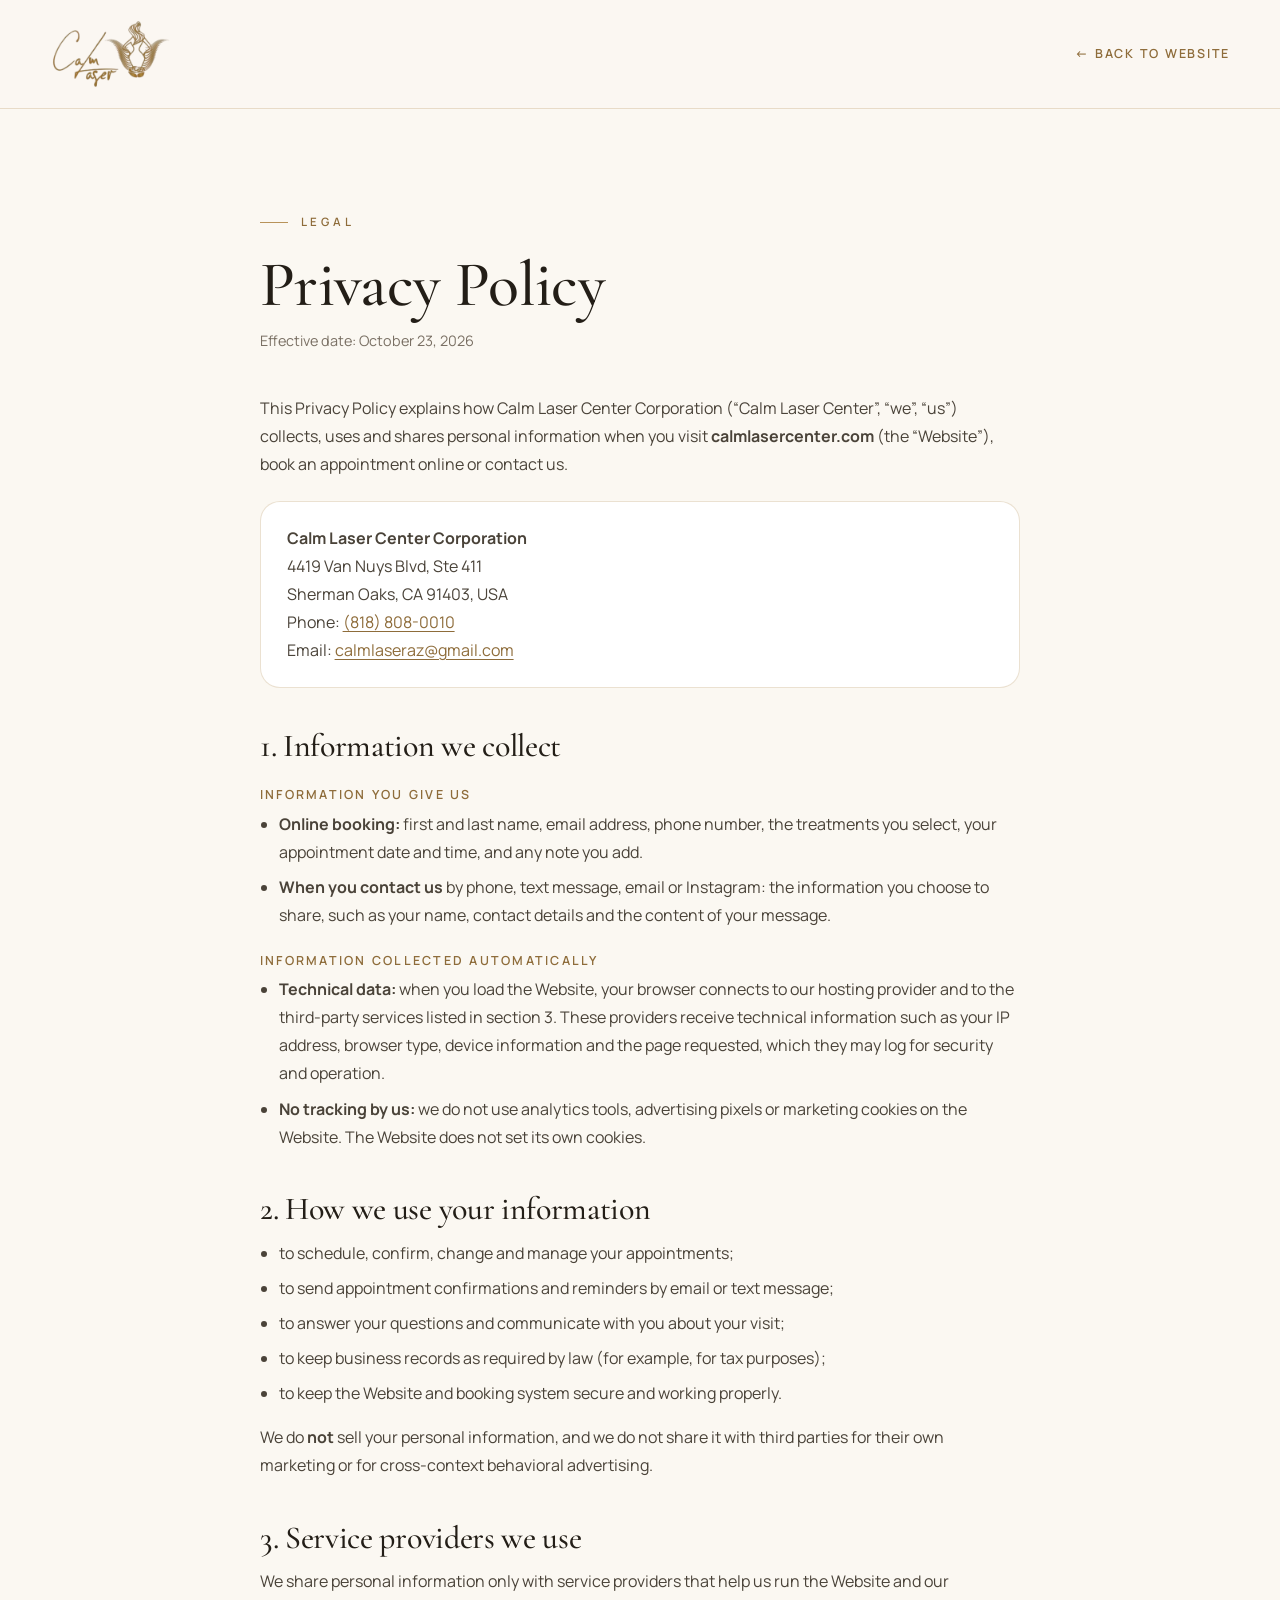
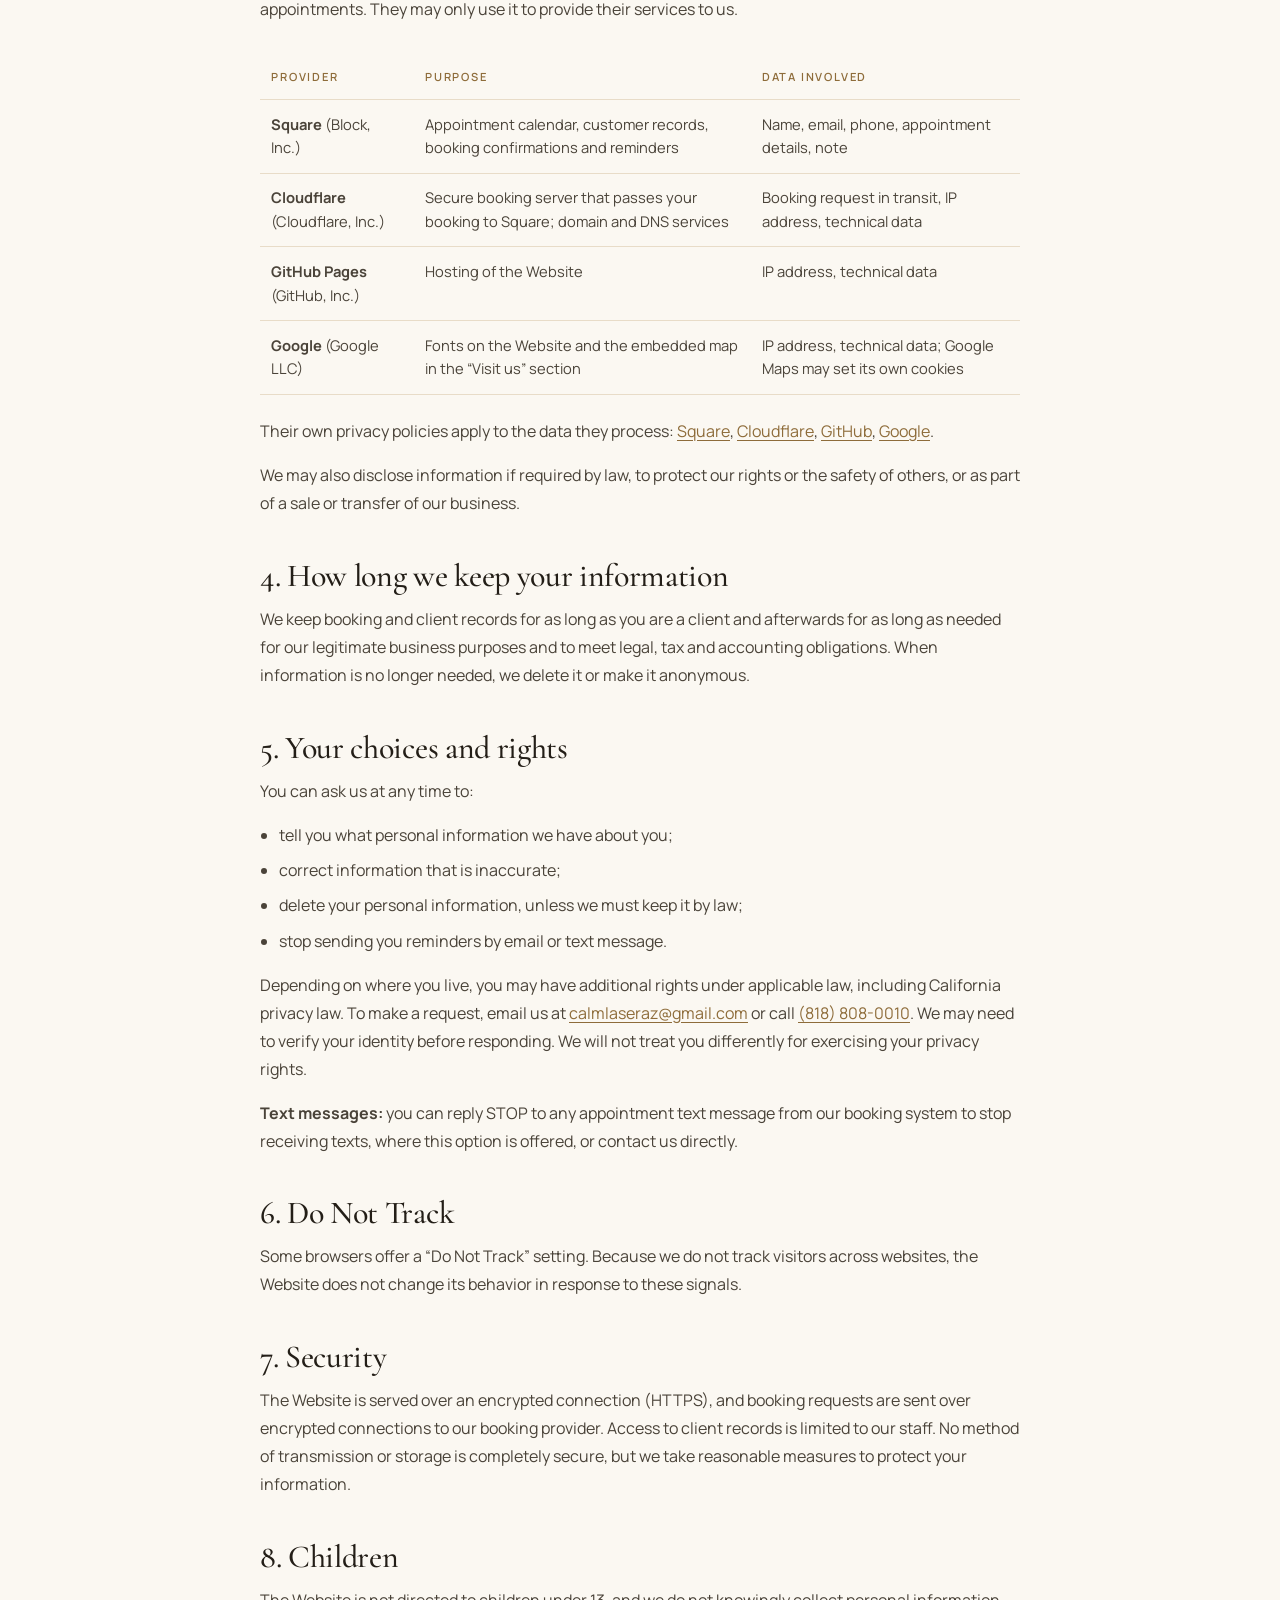
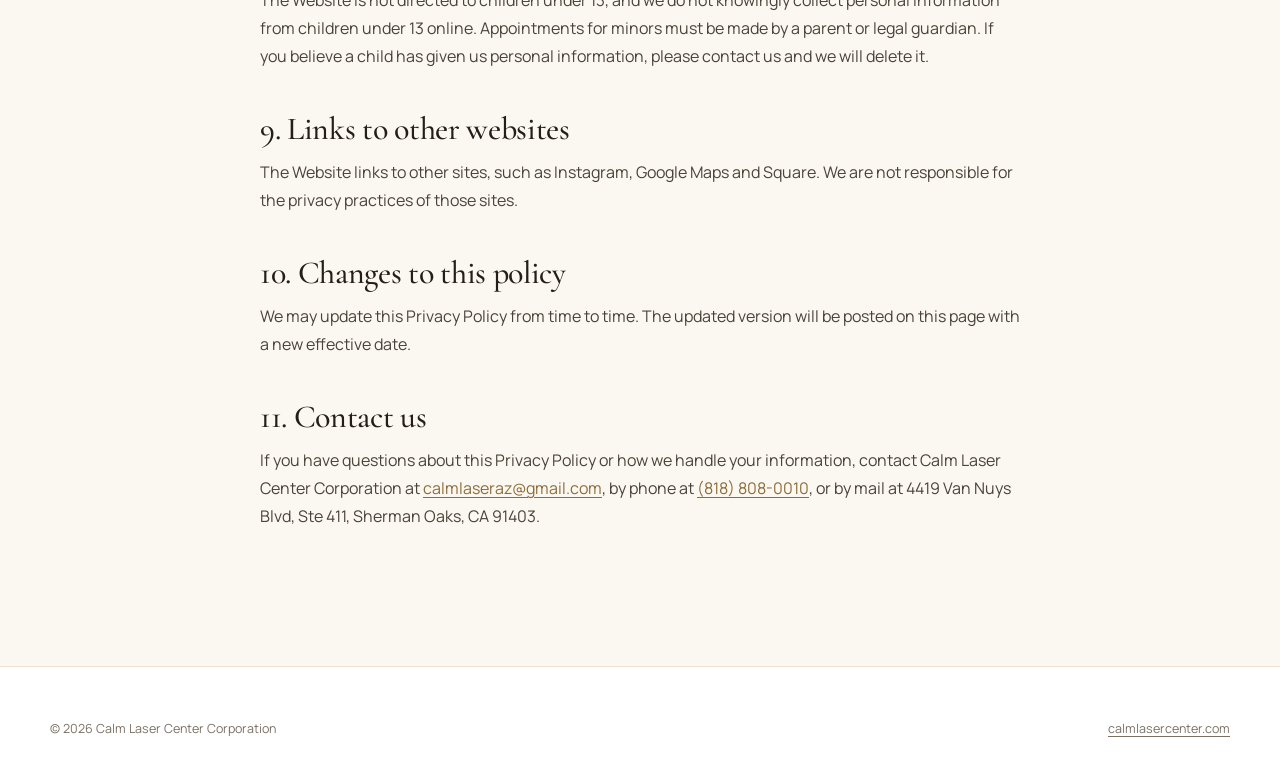
==== privacy.html @ dd95673b "Add files via upload" ====
<!doctype html>
<html lang="en">
<head>
<meta charset="utf-8">
<meta name="viewport" content="width=device-width, initial-scale=1">
<title>Privacy Policy – Calm Laser Center</title>
<meta name="robots" content="noindex, nofollow">
<meta name="description" content="How Calm Laser Center Corporation collects and uses personal information on calmlasercenter.com and for appointment bookings.">
<link rel="icon" href="assets/favicon.svg" type="image/svg+xml">
<link rel="preconnect" href="https://fonts.googleapis.com">
<link rel="preconnect" href="https://fonts.gstatic.com" crossorigin>
<link href="https://fonts.googleapis.com/css2?family=Cormorant+Garamond:ital,wght@0,400;0,500;0,600;1,400;1,500&family=Manrope:wght@300;400;500;600&display=swap" rel="stylesheet">
<link rel="stylesheet" href="assets/styles.css">
<style>
  .legal-top{border-bottom:1px solid var(--line);background:rgba(251,248,242,.92)}
  .legal-top .wrap{display:flex;align-items:center;justify-content:space-between;gap:1rem;padding-block:18px}
  .legal-top img{height:72px;width:auto;display:block}
  .legal-back{font-size:.78rem;letter-spacing:.14em;text-transform:uppercase;font-weight:600;color:var(--gold-deep)}
  .legal-back:hover{color:var(--ink)}
  .legal{max-width:760px;margin-inline:auto;padding:clamp(48px,8vw,96px) 0 clamp(64px,10vw,120px)}
  .legal h1{font-size:clamp(2.6rem,6vw,4rem);margin:1.2rem 0 .6rem;text-wrap:balance}
  .legal .meta{color:var(--muted);font-size:.9rem;margin-bottom:2.6rem}
  .legal h2{font-size:clamp(1.6rem,3vw,2rem);margin:2.6rem 0 .8rem;text-wrap:balance}
  .legal h3{font-family:var(--sans);font-size:.78rem;letter-spacing:.18em;text-transform:uppercase;font-weight:600;color:var(--gold-deep);margin:1.6rem 0 .5rem}
  .legal p,.legal li{color:#4A4339;font-size:1rem;line-height:1.75}
  .legal p{margin-bottom:1rem}
  .legal ul{padding-left:1.2rem;margin-bottom:1rem}
  .legal li{margin-bottom:.45rem}
  .legal a{color:var(--gold-deep);text-decoration:underline;text-underline-offset:3px}
  .legal .box{border:1px solid var(--line);border-radius:20px;background:var(--white);padding:1.4rem 1.6rem;margin:1.4rem 0}
  .legal .box p:last-child{margin-bottom:0}
  .legal table{width:100%;border-collapse:collapse;margin:1rem 0 1.4rem;font-size:.92rem}
  .legal th,.legal td{text-align:left;vertical-align:top;padding:.8rem .7rem;border-bottom:1px solid var(--line)}
  .legal th{font-size:.7rem;letter-spacing:.16em;text-transform:uppercase;color:var(--gold-deep);font-weight:600}
  .legal td{color:#4A4339}
  .table-scroll{overflow-x:auto}
  @media (max-width:600px){.legal-top img{height:56px}}
</style>
</head>
<body>
<header class="legal-top">
  <div class="wrap">
    <a href="./" aria-label="Calm Laser Center – home"><img src="assets/logo-on-light.png" alt="Calm Laser Center" width="910" height="536"></a>
    <a class="legal-back" href="./">← Back to website</a>
  </div>
</header>

<main class="wrap">
  <article class="legal">
    <span class="eyebrow">Legal</span>
    <h1>Privacy Policy</h1>
    <p class="meta">Effective date: October 23, 2026</p>

    <p>This Privacy Policy explains how Calm Laser Center Corporation (“Calm Laser Center”, “we”, “us”) collects, uses and shares personal information when you visit <b>calmlasercenter.com</b> (the “Website”), book an appointment online or contact us.</p>

    <div class="box">
      <p><b>Calm Laser Center Corporation</b><br>
      4419 Van Nuys Blvd, Ste 411<br>
      Sherman Oaks, CA 91403, USA<br>
      Phone: <a href="tel:+18188080010">(818) 808-0010</a><br>
      Email: <a href="mailto:calmlaseraz@gmail.com">calmlaseraz@gmail.com</a></p>
    </div>

    <h2>1. Information we collect</h2>
    <h3>Information you give us</h3>
    <ul>
      <li><b>Online booking:</b> first and last name, email address, phone number, the treatments you select, your appointment date and time, and any note you add.</li>
      <li><b>When you contact us</b> by phone, text message, email or Instagram: the information you choose to share, such as your name, contact details and the content of your message.</li>
    </ul>
    <h3>Information collected automatically</h3>
    <ul>
      <li><b>Technical data:</b> when you load the Website, your browser connects to our hosting provider and to the third-party services listed in section 3. These providers receive technical information such as your IP address, browser type, device information and the page requested, which they may log for security and operation.</li>
      <li><b>No tracking by us:</b> we do not use analytics tools, advertising pixels or marketing cookies on the Website. The Website does not set its own cookies.</li>
    </ul>

    <h2>2. How we use your information</h2>
    <ul>
      <li>to schedule, confirm, change and manage your appointments;</li>
      <li>to send appointment confirmations and reminders by email or text message;</li>
      <li>to answer your questions and communicate with you about your visit;</li>
      <li>to keep business records as required by law (for example, for tax purposes);</li>
      <li>to keep the Website and booking system secure and working properly.</li>
    </ul>
    <p>We do <b>not</b> sell your personal information, and we do not share it with third parties for their own marketing or for cross-context behavioral advertising.</p>

    <h2>3. Service providers we use</h2>
    <p>We share personal information only with service providers that help us run the Website and our appointments. They may only use it to provide their services to us.</p>
    <div class="table-scroll">
      <table>
        <thead><tr><th>Provider</th><th>Purpose</th><th>Data involved</th></tr></thead>
        <tbody>
          <tr><td><b>Square</b> (Block, Inc.)</td><td>Appointment calendar, customer records, booking confirmations and reminders</td><td>Name, email, phone, appointment details, note</td></tr>
          <tr><td><b>Cloudflare</b> (Cloudflare, Inc.)</td><td>Secure booking server that passes your booking to Square; domain and DNS services</td><td>Booking request in transit, IP address, technical data</td></tr>
          <tr><td><b>GitHub Pages</b> (GitHub, Inc.)</td><td>Hosting of the Website</td><td>IP address, technical data</td></tr>
          <tr><td><b>Google</b> (Google LLC)</td><td>Fonts on the Website and the embedded map in the “Visit us” section</td><td>IP address, technical data; Google Maps may set its own cookies</td></tr>
        </tbody>
      </table>
    </div>
    <p>Their own privacy policies apply to the data they process:
      <a href="https://squareup.com/us/en/legal/general/privacy" target="_blank" rel="noopener">Square</a>,
      <a href="https://www.cloudflare.com/privacypolicy/" target="_blank" rel="noopener">Cloudflare</a>,
      <a href="https://docs.github.com/en/site-policy/privacy-policies/github-general-privacy-statement" target="_blank" rel="noopener">GitHub</a>,
      <a href="https://policies.google.com/privacy" target="_blank" rel="noopener">Google</a>.</p>
    <p>We may also disclose information if required by law, to protect our rights or the safety of others, or as part of a sale or transfer of our business.</p>

    <h2>4. How long we keep your information</h2>
    <p>We keep booking and client records for as long as you are a client and afterwards for as long as needed for our legitimate business purposes and to meet legal, tax and accounting obligations. When information is no longer needed, we delete it or make it anonymous.</p>

    <h2>5. Your choices and rights</h2>
    <p>You can ask us at any time to:</p>
    <ul>
      <li>tell you what personal information we have about you;</li>
      <li>correct information that is inaccurate;</li>
      <li>delete your personal information, unless we must keep it by law;</li>
      <li>stop sending you reminders by email or text message.</li>
    </ul>
    <p>Depending on where you live, you may have additional rights under applicable law, including California privacy law. To make a request, email us at <a href="mailto:calmlaseraz@gmail.com">calmlaseraz@gmail.com</a> or call <a href="tel:+18188080010">(818) 808-0010</a>. We may need to verify your identity before responding. We will not treat you differently for exercising your privacy rights.</p>
    <p><b>Text messages:</b> you can reply STOP to any appointment text message from our booking system to stop receiving texts, where this option is offered, or contact us directly.</p>

    <h2>6. Do Not Track</h2>
    <p>Some browsers offer a “Do Not Track” setting. Because we do not track visitors across websites, the Website does not change its behavior in response to these signals.</p>

    <h2>7. Security</h2>
    <p>The Website is served over an encrypted connection (HTTPS), and booking requests are sent over encrypted connections to our booking provider. Access to client records is limited to our staff. No method of transmission or storage is completely secure, but we take reasonable measures to protect your information.</p>

    <h2>8. Children</h2>
    <p>The Website is not directed to children under 13, and we do not knowingly collect personal information from children under 13 online. Appointments for minors must be made by a parent or legal guardian. If you believe a child has given us personal information, please contact us and we will delete it.</p>

    <h2>9. Links to other websites</h2>
    <p>The Website links to other sites, such as Instagram, Google Maps and Square. We are not responsible for the privacy practices of those sites.</p>

    <h2>10. Changes to this policy</h2>
    <p>We may update this Privacy Policy from time to time. The updated version will be posted on this page with a new effective date.</p>

    <h2>11. Contact us</h2>
    <p>If you have questions about this Privacy Policy or how we handle your information, contact Calm Laser Center Corporation at <a href="mailto:calmlaseraz@gmail.com">calmlaseraz@gmail.com</a>, by phone at <a href="tel:+18188080010">(818) 808-0010</a>, or by mail at 4419 Van Nuys Blvd, Ste 411, Sherman Oaks, CA 91403.</p>
  </article>
</main>

<footer>
  <div class="wrap">
    <div class="foot-bottom" style="margin-top:0;border-top:0;padding-top:0"><span>© 2026 Calm Laser Center Corporation</span><a href="./">calmlasercenter.com</a></div>
  </div>
</footer>
</body>
</html>
---- assets/styles.css ----
/* Calm Laser Center – styles
   Colors and fonts: edit the :root variables at the top. */
:root{
  --ivory:#FBF8F2;
  --white:#FFFFFF;
  --sand:#F3ECDF;
  --gold:#B8935A;
  --gold-deep:#8E6C3A;
  --gold-light:#E6D2A8;
  --ink:#231E17;
  --muted:#7A7064;
  --line:rgba(184,147,90,.28);
  --grad:linear-gradient(120deg,#8E6C3A 0%,#C9A56A 35%,#F1DFB4 50%,#C9A56A 65%,#8E6C3A 100%);
  --serif:"Cormorant Garamond",Georgia,serif;
  --sans:"Manrope",system-ui,sans-serif;
  --ease:cubic-bezier(.2,.7,.1,1);
}
*{box-sizing:border-box;margin:0;padding:0}
html{scroll-behavior:smooth}
body{background:var(--ivory);color:var(--ink);font-family:var(--sans);font-weight:400;line-height:1.6;overflow-x:hidden;-webkit-font-smoothing:antialiased}
a{color:inherit;text-decoration:none}
img{max-width:100%;display:block}
.wrap{width:min(1180px,100% - 32px);margin-inline:auto}
.eyebrow{font-size:.72rem;letter-spacing:.32em;text-transform:uppercase;color:var(--gold-deep);font-weight:600;display:inline-flex;align-items:center;gap:.8rem}
.eyebrow::before{content:"";width:28px;height:1px;background:var(--gold)}
h1,h2,h3{font-family:var(--serif);font-weight:500;line-height:1.05;letter-spacing:-.01em}
h2{font-size:clamp(2.2rem,5vw,3.8rem)}
.gold-text{background:var(--grad);background-size:250% 100%;-webkit-background-clip:text;background-clip:text;color:transparent;animation:shine 7s linear infinite}
@keyframes shine{to{background-position:-250% 0}}
em{font-style:italic}

/* Buttons */
.btn{position:relative;display:inline-flex;align-items:center;gap:.6rem;padding:1rem 1.8rem;border-radius:999px;font-size:.85rem;font-weight:600;letter-spacing:.08em;text-transform:uppercase;overflow:hidden;transition:transform .5s var(--ease),box-shadow .5s var(--ease)}
.btn-gold{background:var(--ink);color:var(--white)}
.btn-gold::before{content:"";position:absolute;inset:0;background:var(--grad);background-size:250% 100%;opacity:0;transition:opacity .5s var(--ease);animation:shine 4s linear infinite}
.btn-gold span{position:relative}
.btn-gold:hover::before{opacity:1}
.btn-gold:hover{transform:translateY(-2px);box-shadow:0 14px 34px -12px rgba(142,108,58,.6)}
.btn-ghost{border:1px solid var(--line);color:var(--ink)}
.btn-ghost:hover{border-color:var(--gold);transform:translateY(-2px)}
.btn .arrow{transition:transform .4s var(--ease)}
.btn:hover .arrow{transform:translateX(4px)}

/* Nav */
nav{position:fixed;inset:0 0 auto 0;z-index:50;transition:background .5s,backdrop-filter .5s,border-color .5s;border-bottom:1px solid transparent}
nav.scrolled{background:rgba(251,248,242,.82);backdrop-filter:blur(14px);-webkit-backdrop-filter:blur(14px);border-color:var(--line)}
.nav-in{display:flex;align-items:center;justify-content:space-between;height:190px;transition:height .7s var(--ease)}
nav.scrolled .nav-in{height:100px}
nav.scrolled .logo img{height:78px}
.logo{display:flex;align-items:center;gap:.7rem;font-family:var(--serif);font-size:1.5rem;letter-spacing:.02em}
.logo-mark{width:30px;height:30px;border-radius:50%;border:1px solid var(--gold);position:relative;display:grid;place-items:center}
.logo-mark::after{content:"";width:8px;height:8px;border-radius:50%;background:var(--gold);box-shadow:0 0 12px 3px rgba(201,165,106,.6);animation:pulse 3s ease-in-out infinite}
@keyframes pulse{50%{transform:scale(1.4);opacity:.7}}
.logo small{font-family:var(--sans);font-size:.6rem;letter-spacing:.32em;text-transform:uppercase;color:var(--gold-deep);display:block;margin-top:-2px}
.nav-links{display:flex;gap:2.2rem;font-size:.85rem;font-weight:500}
.nav-links a{position:relative;padding:.3rem 0}
.nav-links a::after{content:"";position:absolute;left:0;bottom:0;width:100%;height:1px;background:var(--gold);transform:scaleX(0);transform-origin:right;transition:transform .5s var(--ease)}
.nav-links a:hover::after{transform:scaleX(1);transform-origin:left}
.nav-cta{padding:.7rem 1.3rem;font-size:.72rem}
.burger{display:none;width:42px;height:42px;border-radius:50%;border:1px solid var(--line);background:none;cursor:pointer;position:relative}
.burger span{position:absolute;left:12px;right:12px;height:1px;background:var(--ink);transition:.4s var(--ease)}
.burger span:nth-child(1){top:17px}.burger span:nth-child(2){top:24px}
.menu-open .burger span:nth-child(1){top:20px;transform:rotate(45deg)}
.menu-open .burger span:nth-child(2){top:20px;transform:rotate(-45deg)}

/* Logo image */
.logo img{height:160px;width:auto;display:block;transition:height .7s var(--ease);opacity:0;animation:logoIn 1.4s .1s var(--ease) forwards}
@keyframes logoIn{from{opacity:0;transform:translateY(-6px) scale(.96);filter:blur(4px)}to{opacity:1;transform:none;filter:none}}
.logo-foot img{height:120px;opacity:1;animation:none}
@media (max-width:600px){.logo img{height:108px}.logo-foot img{height:96px}.nav-in{height:136px}nav.scrolled .nav-in{height:84px}nav.scrolled .logo img{height:60px}.hero{padding-top:170px}}
@media (prefers-reduced-motion:reduce){.logo img{opacity:1}}

/* Hero */
.hero{min-height:100svh;position:relative;display:flex;align-items:center;padding:220px 0 80px;overflow:hidden}
.hero-grid{display:grid;grid-template-columns:1.15fr .85fr;gap:3rem;align-items:center}
.hero h1{font-size:clamp(3.2rem,8.5vw,7.4rem);margin:1.4rem 0 1.6rem}
.line{display:block;overflow:hidden;padding-bottom:.16em;margin-bottom:-.16em}
.line > span{display:inline-block;transform:translateY(110%);animation:rise 1.2s var(--ease) forwards}
.line:nth-child(2) > span{animation-delay:.15s}
.line:nth-child(3) > span{animation-delay:.3s}
@keyframes rise{to{transform:none}}
.hero p.lead{max-width:440px;color:var(--muted);font-size:1.05rem;opacity:0;animation:fade 1s .7s var(--ease) forwards}
.hero-actions{display:flex;gap:1rem;flex-wrap:wrap;margin-top:2.4rem;opacity:0;animation:fade 1s .9s var(--ease) forwards}
.hero .eyebrow{opacity:0;animation:fade 1s .1s var(--ease) forwards}
@keyframes fade{from{opacity:0;transform:translateY(16px)}to{opacity:1;transform:none}}

/* Hero visual */
.orb-stage{position:relative;aspect-ratio:1;width:100%;max-width:480px;justify-self:end;opacity:0;animation:fade 1.4s .4s var(--ease) forwards}
.ring{position:absolute;inset:0;border-radius:50%;border:1px solid var(--line)}
.ring.r2{inset:11%;border-style:dashed;animation:spin 40s linear infinite}
.ring.r3{inset:24%;border-color:rgba(184,147,90,.45);animation:spin 26s linear infinite reverse}
.ring.r2::before,.ring.r3::before{content:"";position:absolute;top:-4px;left:50%;width:8px;height:8px;margin-left:-4px;border-radius:50%;background:var(--gold);box-shadow:0 0 14px 4px rgba(201,165,106,.55)}
@keyframes spin{to{transform:rotate(360deg)}}
.core{position:absolute;inset:34%;border-radius:50%;background:radial-gradient(circle at 35% 30%,#FFF8E6 0%,#E9D3A3 35%,#B8935A 75%,#8E6C3A 100%);box-shadow:0 30px 80px -20px rgba(142,108,58,.55),inset -10px -16px 30px rgba(110,80,40,.35);animation:float 7s ease-in-out infinite}
@keyframes float{50%{transform:translateY(-14px)}}
.beam{position:absolute;left:-10%;right:-10%;top:50%;height:1px;background:linear-gradient(90deg,transparent,var(--gold-light),#fff,var(--gold-light),transparent);box-shadow:0 0 18px 2px rgba(230,210,168,.9);animation:sweep 5.5s var(--ease) infinite}
@keyframes sweep{0%{top:12%;opacity:0}12%{opacity:1}50%{top:88%;opacity:1}62%{opacity:0}100%{top:12%;opacity:0}}
.tag{position:absolute;background:rgba(255,255,255,.85);backdrop-filter:blur(8px);border:1px solid var(--line);border-radius:999px;padding:.55rem 1rem;font-size:.75rem;font-weight:500;display:flex;gap:.5rem;align-items:center;box-shadow:0 10px 30px -15px rgba(35,30,23,.25);animation:float 6s ease-in-out infinite}
.tag i{width:7px;height:7px;border-radius:50%;background:var(--gold)}
.tag.t1{top:14%;left:-6%}.tag.t2{bottom:16%;right:-4%;animation-delay:-3s}
.hero-bg{position:absolute;inset:0;pointer-events:none;z-index:-1}
.blob{position:absolute;border-radius:50%;filter:blur(70px);opacity:.55}
.blob.b1{width:520px;height:520px;background:#F1E2C2;top:-160px;right:-120px}
.blob.b2{width:380px;height:380px;background:#FFFFFF;bottom:-120px;left:-100px}
.scroll-hint{position:absolute;bottom:28px;left:50%;transform:translateX(-50%);font-size:.65rem;letter-spacing:.3em;text-transform:uppercase;color:var(--muted);display:flex;flex-direction:column;align-items:center;gap:.6rem}
.scroll-hint::after{content:"";width:1px;height:44px;background:linear-gradient(var(--gold),transparent);animation:drip 2.2s ease-in-out infinite;transform-origin:top}
@keyframes drip{0%{transform:scaleY(0)}50%{transform:scaleY(1)}100%{transform:scaleY(1);opacity:0}}

/* Hero info card */
.hero-card{justify-self:end;width:100%;max-width:440px;background:rgba(255,255,255,.9);backdrop-filter:blur(10px);-webkit-backdrop-filter:blur(10px);border:1px solid var(--line);border-radius:28px;padding:2rem;box-shadow:0 40px 80px -40px rgba(142,108,58,.45);opacity:0;animation:fade 1.2s .5s var(--ease) forwards}
.hc-status{display:inline-flex;align-items:center;gap:.6rem;font-size:.72rem;letter-spacing:.14em;text-transform:uppercase;font-weight:600;color:var(--gold-deep);padding:.5rem .95rem;border-radius:999px;background:var(--ivory);border:1px solid var(--line);margin-bottom:.8rem}
.hc-status i{width:8px;height:8px;border-radius:50%;background:var(--gold);animation:pulse 2.4s ease-in-out infinite}
.hc-status.open i{background:#5E8C61;box-shadow:0 0 0 4px rgba(94,140,97,.15)}
.hc-status.closed i{background:#B5A99A;animation:none}
.hc-list > div{display:grid;grid-template-columns:88px minmax(0,1fr);gap:1rem;padding:1rem 0;border-bottom:1px solid var(--line)}
.hc-list dt{font-size:.66rem;letter-spacing:.22em;text-transform:uppercase;color:var(--gold-deep);font-weight:600;padding-top:.25rem}
.hc-list dd{font-size:.95rem;color:var(--ink);line-height:1.55;overflow-wrap:anywhere}
.hc-list a{transition:color .3s}
.hc-list a:hover{color:var(--gold-deep)}
.hc-price{display:flex;justify-content:space-between;align-items:baseline;gap:1rem;margin-top:1.4rem;padding:1rem 1.3rem;border-radius:18px;background:var(--ink);color:var(--ivory);transition:transform .4s var(--ease),box-shadow .4s}
.hc-price span{font-size:.72rem;letter-spacing:.16em;text-transform:uppercase;color:#C9B997}
.hc-price b{font-family:var(--serif);font-weight:500;font-size:1.7rem;background:var(--grad);background-size:250% 100%;-webkit-background-clip:text;background-clip:text;color:transparent;animation:shine 6s linear infinite}
.hc-price:hover{transform:translateY(-3px);box-shadow:0 18px 30px -18px rgba(35,30,23,.7)}
@media (max-width:980px){.hero-card{justify-self:stretch;max-width:none}}
@media (max-width:600px){.hero-card{padding:1.4rem}.hc-list > div{grid-template-columns:72px minmax(0,1fr);gap:.8rem}.hc-list dd{font-size:.9rem}.hc-price{padding:.9rem 1.1rem}.hc-price span{font-size:.64rem;letter-spacing:.12em}}
.hc-price b{white-space:nowrap}
@media (prefers-reduced-motion:reduce){.hero-card{opacity:1;transform:none}}

/* Marquee */
.marquee{border-block:1px solid var(--line);background:var(--white);overflow:hidden;padding:1.4rem 0}
.marquee-track{display:flex;gap:3rem;width:max-content;animation:marq 32s linear infinite;font-family:var(--serif);font-size:clamp(1.4rem,3vw,2rem);font-style:italic;color:var(--ink)}
.marquee-track span{display:flex;align-items:center;gap:3rem;white-space:nowrap}
.marquee-track span::after{content:"✦";font-style:normal;font-size:.9rem;color:var(--gold)}
@keyframes marq{to{transform:translateX(-50%)}}

/* Sections */
section{padding:clamp(80px,12vw,150px) 0}
.reveal{opacity:0;transform:translateY(40px);transition:opacity 1.1s var(--ease),transform 1.1s var(--ease)}
.reveal.in{opacity:1;transform:none}
.d1{transition-delay:.1s}.d2{transition-delay:.2s}.d3{transition-delay:.3s}

/* About */
.about-grid{display:grid;grid-template-columns:1fr 1fr;gap:5rem;align-items:center}
.about-visual{position:relative;aspect-ratio:4/5;border-radius:220px 220px 24px 24px;overflow:hidden;background:linear-gradient(160deg,#FFFFFF 0%,#F3ECDF 55%,#E6D2A8 100%)}
.about-visual .arch-ring{position:absolute;inset:18px;border-radius:200px 200px 12px 12px;border:1px solid rgba(184,147,90,.5)}
.about-visual .glow{position:absolute;width:60%;aspect-ratio:1;border-radius:50%;left:20%;top:22%;background:radial-gradient(circle,rgba(255,255,255,.95),rgba(230,210,168,.0) 70%);animation:float 8s ease-in-out infinite}
.about-visual .ph{position:absolute;bottom:28px;left:0;right:0;text-align:center;font-size:.68rem;letter-spacing:.3em;text-transform:uppercase;color:var(--gold-deep)}
.about-visual .scan{position:absolute;left:0;right:0;height:120px;background:linear-gradient(transparent,rgba(255,255,255,.7),transparent);animation:scan 6s ease-in-out infinite}
@keyframes scan{0%{top:-120px}100%{top:100%}}
.about h2{margin:1.2rem 0 1.6rem}
.about p{color:var(--muted);margin-bottom:1.2rem;max-width:480px}
.pill-row{display:flex;flex-wrap:wrap;gap:.6rem;margin-top:2rem}
.pill{border:1px solid var(--line);border-radius:999px;padding:.5rem 1rem;font-size:.8rem;background:var(--white)}

.studio-video{position:absolute;inset:0;width:100%;height:100%;object-fit:cover;filter:saturate(.88) sepia(.14) contrast(1.03)}
.about-visual .tint{position:absolute;inset:0;background:linear-gradient(180deg,rgba(241,223,180,.10) 0%,rgba(142,108,58,.0) 45%,rgba(35,30,23,.35) 100%);pointer-events:none}
.about-visual .arch-ring{border-color:rgba(255,255,255,.55);z-index:1}
.vid-tag{position:absolute;left:50%;bottom:28px;transform:translateX(-50%);z-index:2;display:flex;align-items:center;gap:.55rem;white-space:nowrap;background:rgba(251,248,242,.9);backdrop-filter:blur(8px);-webkit-backdrop-filter:blur(8px);border-radius:999px;padding:.5rem 1rem;font-size:.7rem;letter-spacing:.22em;text-transform:uppercase;font-weight:600;color:var(--gold-deep)}
.vid-tag i{width:7px;height:7px;border-radius:50%;background:var(--gold);animation:pulse 2.4s ease-in-out infinite}

/* Studio slider */
.about-visual{touch-action:pan-y}
.slides,.slide{position:absolute;inset:0}
.slide{margin:0;opacity:0;transition:opacity 1.1s var(--ease)}
.slide.is-active{opacity:1}
.slide img,.slide video{width:100%;height:100%;object-fit:cover;display:block;filter:saturate(.88) sepia(.14) contrast(1.03)}
.slide img{transform:scale(1.08);transition:transform 6.5s linear}
.slide.is-active img{transform:scale(1)}
.about-visual .tint,.about-visual .arch-ring{z-index:1}
.sl-nav{position:absolute;top:50%;z-index:3;width:44px;height:44px;margin-top:-22px;border-radius:50%;border:1px solid rgba(255,255,255,.7);background:rgba(251,248,242,.88);backdrop-filter:blur(6px);-webkit-backdrop-filter:blur(6px);color:var(--gold-deep);font-size:1rem;cursor:pointer;opacity:0;transition:opacity .4s,transform .4s var(--ease)}
.sl-prev{left:18px}.sl-next{right:18px}
.about-visual:hover .sl-nav,.sl-nav:focus-visible{opacity:1}
.sl-nav:hover{transform:scale(1.08)}
@media (hover:none){.sl-nav{opacity:1;width:38px;height:38px;margin-top:-19px}}
.sl-dots{position:absolute;left:50%;bottom:26px;transform:translateX(-50%);z-index:3;display:flex;align-items:center;gap:8px;padding:9px 13px;border-radius:999px;background:rgba(251,248,242,.88);backdrop-filter:blur(8px);-webkit-backdrop-filter:blur(8px)}
.sl-dot{position:relative;width:8px;height:8px;border:0;padding:0;border-radius:999px;background:rgba(142,108,58,.3);cursor:pointer;transition:width .5s var(--ease)}
.sl-dot::before{content:"";position:absolute;inset:-9px -4px}
.sl-dot.on{width:34px}
.sl-dot i{position:absolute;inset:0;border-radius:inherit;background:var(--gold-deep);transform-origin:left;transform:scaleX(0)}
.sl-dot:focus-visible{outline:2px solid var(--gold);outline-offset:4px}
.slide--caption video{object-position:50% 100%}
.slide--wide{background:#E9DFCD;overflow:hidden}
.slide--wide img{position:absolute;inset:0}
.slide--wide img.bg{filter:blur(24px) saturate(.8) sepia(.25) brightness(1.06);transform:scale(1.3)!important;transition:none}
.slide--wide img:not(.bg){object-fit:contain;filter:saturate(.92) sepia(.1) contrast(1.03);box-shadow:none}
@media (prefers-reduced-motion:reduce){.slide img{transform:none}}

/* Treatments */
.treat{background:var(--white)}
.sec-head{display:flex;justify-content:space-between;align-items:end;gap:2rem;margin-bottom:4rem;flex-wrap:wrap}
.sec-head p{max-width:380px;color:var(--muted)}
.cards{display:grid;grid-template-columns:repeat(4,1fr);gap:1.2rem}
.card{position:relative;padding:2.2rem 1.8rem 2rem;border:1px solid var(--line);border-radius:22px;background:var(--ivory);overflow:hidden;transition:transform .6s var(--ease),box-shadow .6s var(--ease),border-color .6s;min-height:310px;display:flex;flex-direction:column}
.card::before{content:"";position:absolute;inset:0;background:linear-gradient(115deg,transparent 35%,rgba(255,255,255,.9) 50%,transparent 65%);transform:translateX(-100%);transition:transform 1s var(--ease)}
.card:hover::before{transform:translateX(100%)}
.card:hover{transform:translateY(-8px);box-shadow:0 30px 60px -30px rgba(142,108,58,.45);border-color:var(--gold)}
.card .num{font-family:var(--serif);font-size:.95rem;color:var(--gold-deep)}
.card .icon{width:50px;height:50px;margin:1.6rem 0 1.4rem;color:var(--gold)}
.card .icon svg{width:100%;height:100%}
.card h3{font-size:1.75rem;margin-bottom:.8rem}
.card p{font-size:.9rem;color:var(--muted);flex:1}
.card .more{margin-top:1.6rem;font-size:.75rem;letter-spacing:.18em;text-transform:uppercase;font-weight:600;display:flex;gap:.5rem;align-items:center;color:var(--gold-deep)}
.card .more::after{content:"→";transition:transform .4s var(--ease)}
.card:hover .more::after{transform:translateX(5px)}

.card-special{background:var(--ink);border-color:var(--ink)}
.card-special h3{color:var(--ivory)}
.card-special p{color:#C9B997}
.card-special .num,.card-special .more{color:var(--gold-light)}
.card-special .icon{color:var(--gold-light)}
.card-special::before{background:linear-gradient(115deg,transparent 35%,rgba(230,210,168,.18) 50%,transparent 65%)}

/* Pricing */
.pricing{background:var(--ivory)}
.gender{position:relative;display:inline-grid;grid-template-columns:1fr 1fr;padding:5px;border:1px solid var(--line);border-radius:999px;background:var(--white)}
.g-btn{position:relative;z-index:1;font:inherit;font-size:.76rem;letter-spacing:.16em;text-transform:uppercase;font-weight:600;padding:.8rem 1.7rem;border:0;background:none;color:var(--muted);cursor:pointer;border-radius:999px;transition:color .4s}
.g-btn.on{color:var(--white)}
.g-pill{position:absolute;top:5px;bottom:5px;left:5px;width:calc(50% - 5px);border-radius:999px;background:var(--ink);transition:transform .55s var(--ease)}
.gender[data-g="1"] .g-pill{transform:translateX(100%)}
.price-grid{display:grid;grid-template-columns:minmax(0,1fr) 340px;gap:2rem;align-items:start}
.price-main{background:var(--white);border:1px solid var(--line);border-radius:28px;padding:clamp(20px,3vw,36px);min-width:0}
.cats{display:flex;flex-wrap:wrap;gap:.5rem;padding-bottom:.4rem;margin-bottom:1.4rem;scrollbar-width:none}
.cats::-webkit-scrollbar{display:none}
.cat{flex:none;font:inherit;font-size:.86rem;padding:.65rem 1.15rem;border-radius:999px;border:1px solid var(--line);background:var(--ivory);color:var(--ink);cursor:pointer;transition:border-color .35s,transform .35s var(--ease)}
.cat:hover{border-color:var(--gold);transform:translateY(-2px)}
.cat.on{background:var(--grad);background-size:250% 100%;animation:shine 5s linear infinite;color:var(--white);border-color:transparent}
.plist{list-style:none;display:grid;grid-template-columns:1fr 1fr;column-gap:2.6rem}
.plist li{display:flex;align-items:baseline;gap:.7rem;padding:.95rem 0;border-bottom:1px solid var(--line);opacity:0;transform:translateY(8px);animation:slotIn .5s var(--ease) forwards}
.plist .pn{font-size:.95rem;color:var(--ink);min-width:0}
.plist .pn small{display:block;color:var(--muted);font-size:.76rem;margin-top:.1rem}
.plist .dots{flex:1;min-width:14px;border-bottom:1px dotted rgba(184,147,90,.55);transform:translateY(-5px)}
.plist .pp{font-family:var(--serif);font-size:1.4rem;color:var(--gold-deep);font-variant-numeric:tabular-nums;display:inline-block;white-space:nowrap}
.pp.flip{animation:flip .5s var(--ease)}
@keyframes flip{from{opacity:0;transform:translateY(60%)}to{opacity:1;transform:none}}
.plist li:only-child{grid-column:1/-1}
.pnote{margin-top:1.4rem;font-size:.82rem;color:var(--muted)}
.special{position:sticky;top:110px;overflow:hidden;background:var(--ink);color:var(--ivory);border-radius:28px;padding:2.4rem 2rem}
.special::before{content:"";position:absolute;width:420px;height:420px;border-radius:50%;background:radial-gradient(circle,rgba(184,147,90,.32),transparent 65%);top:-200px;right:-180px;pointer-events:none}
.special .beam{opacity:.35}
.special > *{position:relative}
.special .sum-k{color:var(--gold-light)}
.special h3{font-size:2.6rem;margin:.7rem 0 .2rem;color:var(--ivory)}
.sp-price{font-family:var(--serif);font-size:clamp(4rem,7vw,5.6rem);line-height:1;display:flex;align-items:flex-start;background:var(--grad);background-size:250% 100%;-webkit-background-clip:text;background-clip:text;color:transparent;animation:shine 6s linear infinite}
.sp-price .cur{font-size:.45em;margin-top:.25em}
.sp-price.flip #spPrice{animation:flip .5s var(--ease);display:inline-block}
.sp-who{color:#C9B997;font-size:.85rem;margin:.7rem 0 1.8rem;letter-spacing:.06em}
@media (max-width:980px){.price-grid{grid-template-columns:1fr}.special{position:relative;top:auto}}
@media (max-width:600px){.plist{grid-template-columns:1fr}.sec-head .gender{width:100%}.cats{flex-wrap:nowrap;overflow-x:auto;-webkit-mask-image:linear-gradient(90deg,#000 82%,transparent);mask-image:linear-gradient(90deg,#000 82%,transparent)}}
@media (prefers-reduced-motion:reduce){.slot,.plist li{opacity:1;transform:none}}

/* Process */
.steps{display:grid;grid-template-columns:repeat(4,1fr);gap:2rem;position:relative;margin-top:4rem}
.steps-line{position:absolute;top:26px;left:26px;right:26px;height:1px;background:var(--line)}
.steps-line i{position:absolute;inset:0;background:var(--grad);transform:scaleX(0);transform-origin:left;transition:transform 2.2s var(--ease)}
.steps.in .steps-line i{transform:scaleX(1)}
.step{position:relative}
.step .dot{width:52px;height:52px;border-radius:50%;background:var(--ivory);border:1px solid var(--gold);display:grid;place-items:center;font-family:var(--serif);font-size:1.25rem;color:var(--gold-deep);margin-bottom:1.6rem;position:relative;z-index:1}
.step h3{font-size:1.5rem;margin-bottom:.5rem}
.step p{font-size:.9rem;color:var(--muted)}

/* Stats */
.stats{background:var(--ink);color:var(--ivory);padding:clamp(70px,9vw,110px) 0;position:relative;overflow:hidden}
.stats::before{content:"";position:absolute;width:700px;height:700px;border-radius:50%;background:radial-gradient(circle,rgba(184,147,90,.25),transparent 65%);top:-300px;left:50%;transform:translateX(-50%)}
.stats-grid{display:grid;grid-template-columns:repeat(4,1fr);gap:2rem;position:relative;text-align:center}
.stat b{display:block;font-family:var(--serif);font-weight:500;font-size:clamp(2.8rem,6vw,4.6rem);line-height:1}
.stat > span{font-size:.75rem;letter-spacing:.24em;text-transform:uppercase;color:#C9B997;margin-top:.8rem;display:block}
.stats .note{position:relative;text-align:center;font-size:.7rem;color:#8d8270;margin-top:2.6rem;letter-spacing:.1em}

.visit-grid{display:grid;grid-template-columns:1fr 1fr;gap:4rem;align-items:center;position:relative}
.info{display:grid;grid-template-columns:1fr 1fr;gap:2rem 2.4rem;margin-bottom:2.6rem}
.info h4{font-size:.68rem;letter-spacing:.28em;text-transform:uppercase;color:var(--gold-light);font-weight:600;margin-bottom:.6rem}
.info p{color:#D9CFBE;font-size:.95rem}
.info a:hover{color:var(--white)}
.btn-light{border:1px solid rgba(230,210,168,.45);color:var(--ivory)}
.btn-light:hover{border-color:var(--gold-light);transform:translateY(-2px)}
.map{border-radius:28px;overflow:hidden;border:1px solid rgba(230,210,168,.3);aspect-ratio:1/1;box-shadow:0 40px 80px -40px rgba(0,0,0,.6)}
.map iframe{width:100%;height:100%;border:0;filter:grayscale(.85) sepia(.35) contrast(.95)}

/* FAQ */
.faq-grid{display:grid;grid-template-columns:.8fr 1.2fr;gap:5rem}
.faq-item{border-bottom:1px solid var(--line)}
.faq-q{width:100%;background:none;border:0;text-align:left;cursor:pointer;padding:1.6rem 0;display:flex;justify-content:space-between;align-items:center;gap:1rem;font-family:var(--serif);font-size:1.45rem;color:var(--ink)}
.faq-q .plus{width:32px;height:32px;flex:none;border-radius:50%;border:1px solid var(--line);position:relative;transition:transform .5s var(--ease),background .5s}
.faq-q .plus::before,.faq-q .plus::after{content:"";position:absolute;left:50%;top:50%;width:11px;height:1px;background:var(--gold-deep);transform:translate(-50%,-50%)}
.faq-q .plus::after{transform:translate(-50%,-50%) rotate(90deg)}
.faq-item.open .plus{transform:rotate(45deg);background:var(--white)}
.faq-a{display:grid;grid-template-rows:0fr;transition:grid-template-rows .6s var(--ease)}
.faq-a > div{overflow:hidden;color:var(--muted);font-size:.95rem}
.faq-a p{padding-bottom:1.6rem;max-width:560px}
.faq-item.open .faq-a{grid-template-rows:1fr}

/* CTA */
.cta{padding:0 0 clamp(80px,12vw,150px)}
.cta-box{position:relative;border-radius:36px;overflow:hidden;padding:clamp(56px,9vw,110px) clamp(24px,6vw,80px);text-align:center;background:linear-gradient(140deg,#FFFFFF 0%,#F6EEDD 50%,#EAD8B0 100%);border:1px solid var(--line)}
.cta-box h2{font-size:clamp(2.4rem,6vw,4.6rem);margin:1.2rem auto 1.4rem;max-width:760px}
.cta-box p{color:var(--muted);max-width:480px;margin:0 auto 2.4rem}
.cta-box .beam{left:0;right:0;opacity:.8}
.cta-actions{display:flex;justify-content:center;gap:1rem;flex-wrap:wrap;position:relative}

/* Booking */
.booking{padding-top:clamp(80px,12vw,150px)}
.book-head{text-align:center;margin-bottom:3.4rem}
.book-head .eyebrow{justify-content:center}
.book-head p{color:var(--muted);max-width:460px;margin:1.2rem auto 0}
.book-box{position:relative;overflow:hidden;border-radius:36px;border:1px solid var(--line);background:linear-gradient(150deg,#FFFFFF 0%,#FBF6EC 55%,#F2E4C6 100%);padding:clamp(24px,4.5vw,56px);display:flex;flex-direction:column;gap:2.4rem}
.book-box .beam{left:0;right:0;opacity:.6;z-index:0;pointer-events:none}
.book-step{position:relative}
.step-label{display:flex;align-items:center;gap:.8rem;font-size:.72rem;letter-spacing:.24em;text-transform:uppercase;font-weight:600;color:var(--ink);margin-bottom:1.2rem}
.step-label span{width:26px;height:26px;border-radius:50%;border:1px solid var(--gold);display:grid;place-items:center;font-family:var(--serif);font-size:.95rem;letter-spacing:0;color:var(--gold-deep)}
.step-label small{margin-left:auto;font-size:.65rem;letter-spacing:.18em;color:var(--muted);font-weight:500}
.chips{display:flex;flex-wrap:wrap;gap:.6rem}
.chip{font:inherit;font-size:.88rem;padding:.75rem 1.2rem;border-radius:999px;border:1px solid var(--line);background:var(--white);color:var(--ink);cursor:pointer;transition:all .4s var(--ease)}
.chip:hover{border-color:var(--gold);transform:translateY(-2px)}
.chip.on{background:var(--ink);color:var(--white);border-color:var(--ink);box-shadow:0 10px 24px -12px rgba(35,30,23,.6)}
.chip em{font-style:normal;font-size:.74rem;color:var(--muted);margin-left:.3rem;transition:color .3s}
.chip.on em{color:var(--gold-light)}
.chip.on::before{content:"✓";margin-right:.45rem;color:var(--gold-light)}
.dur-line{margin-top:1rem;font-size:.85rem;color:var(--muted)}
.dur-line b{font-family:var(--serif);font-weight:500;font-size:1.25rem;color:var(--gold-deep);margin-left:.3rem}
.slots .day-title small{display:block;font-family:var(--sans);font-size:.75rem;color:var(--muted);margin-top:.2rem}
.slot small{display:block;font-size:.68rem;color:var(--muted);margin-top:.1rem}
.slot.on small{color:var(--gold-light)}
.book-grid{display:grid;grid-template-columns:1.1fr .9fr;gap:2.4rem}
.cal{background:var(--white);border:1px solid var(--line);border-radius:24px;padding:1.4rem}
.cal-top{display:flex;align-items:center;justify-content:space-between;margin-bottom:1rem}
.cal-month{font-family:var(--serif);font-size:1.5rem}
.cal-nav{width:38px;height:38px;border-radius:50%;border:1px solid var(--line);background:none;cursor:pointer;color:var(--gold-deep);font-size:1rem;transition:all .4s var(--ease)}
.cal-nav:hover:not(:disabled){border-color:var(--gold);background:var(--ivory)}
.cal-nav:disabled{opacity:.3;cursor:default}
.cal-dow,.cal-days{display:grid;grid-template-columns:repeat(7,1fr);gap:4px;text-align:center}
.cal-dow span{font-size:.65rem;letter-spacing:.16em;text-transform:uppercase;color:var(--muted);padding:.4rem 0}
.day{aspect-ratio:1;max-height:48px;width:100%;max-width:48px;justify-self:center;border:0;background:none;border-radius:50%;font:inherit;font-size:.92rem;color:var(--ink);cursor:pointer;position:relative;transition:background .35s var(--ease),color .35s,transform .35s var(--ease);animation:pop .5s var(--ease) both}
.day:hover:not(:disabled){background:var(--sand);transform:scale(1.06)}
.day:disabled{color:#CFC6B8;cursor:default}
.day.today::after{content:"";position:absolute;left:50%;bottom:16%;width:4px;height:4px;margin-left:-2px;border-radius:50%;background:var(--gold)}
.day.on{background:var(--grad);background-size:250% 100%;color:var(--white);animation:shine 4s linear infinite;box-shadow:0 10px 20px -10px rgba(142,108,58,.7)}
.day.empty{visibility:hidden}
@keyframes pop{from{opacity:0;transform:scale(.7)}to{opacity:1;transform:none}}
.slots{display:grid;grid-template-columns:repeat(3,1fr);gap:.6rem;align-content:start;min-height:100%}
.slots .hint{grid-column:1/-1;color:var(--muted);font-size:.92rem;border:1px dashed var(--line);border-radius:18px;padding:2rem 1.4rem;text-align:center}
.slot{font:inherit;font-size:.88rem;padding:.8rem 0;border-radius:14px;border:1px solid var(--line);background:var(--white);color:var(--ink);cursor:pointer;transition:all .35s var(--ease);opacity:0;transform:translateY(10px);animation:slotIn .5s var(--ease) forwards}
.slot:hover:not(:disabled){border-color:var(--gold);transform:translateY(-2px)}
.slot.on{background:var(--ink);color:var(--white);border-color:var(--ink)}
.slot:disabled{color:#CFC6B8;text-decoration:line-through;cursor:default;background:transparent}
@keyframes slotIn{to{opacity:1;transform:none}}
.slots .day-title{grid-column:1/-1;font-family:var(--serif);font-size:1.3rem;margin-bottom:.2rem}
.fields{display:grid;grid-template-columns:1fr 1fr;gap:1rem}
.fields label{display:flex;flex-direction:column;gap:.5rem}
.fields label span{font-size:.72rem;letter-spacing:.14em;text-transform:uppercase;color:var(--muted);font-weight:600}
.fields label em{text-transform:none;letter-spacing:0;font-weight:400}
.fields input{font:inherit;font-size:.95rem;padding:.95rem 1.1rem;border-radius:14px;border:1px solid var(--line);background:var(--white);color:var(--ink);outline:none;transition:border-color .3s,box-shadow .3s}
.fields input:focus{border-color:var(--gold);box-shadow:0 0 0 4px rgba(184,147,90,.15)}
.summary{position:relative;z-index:1;display:flex;align-items:center;justify-content:space-between;gap:1.6rem;flex-wrap:wrap;padding:1.6rem 1.8rem;border-radius:22px;background:var(--ink);color:var(--ivory);transition:transform .6s var(--ease)}
.summary.ready{animation:nudge .7s var(--ease)}
@keyframes nudge{40%{transform:scale(1.015)}}
.sum-k{font-size:.65rem;letter-spacing:.28em;text-transform:uppercase;color:var(--gold-light)}
.sum-text p{font-family:var(--serif);font-size:1.35rem;margin-top:.3rem}
.sum-actions{display:flex;gap:.8rem;flex-wrap:wrap}
.summary .btn-gold{background:var(--ivory);color:var(--ink)}
.summary .btn-gold:hover span{color:var(--white)}
.summary .btn-ghost{color:var(--ivory);border-color:rgba(230,210,168,.4)}
.btn.disabled{opacity:.4;pointer-events:none}
.book-note{font-size:.78rem;color:var(--muted);text-align:center;margin-top:-1rem}
@media (max-width:980px){.book-grid{grid-template-columns:1fr}}
@media (max-width:600px){.fields{grid-template-columns:1fr}.slots{grid-template-columns:repeat(2,1fr)}.summary{padding:1.4rem}.sum-actions,.sum-actions .btn{width:100%;justify-content:center}}

[hidden]{display:none!important}
.flow{display:flex;flex-direction:column;gap:2.4rem}
.fields .full{grid-column:1/-1}
.live{display:grid;grid-template-columns:1.2fr .8fr;gap:2.4rem;align-items:center;position:relative;z-index:1;padding-block:1rem}
.live h3{font-size:clamp(1.8rem,3.4vw,2.6rem);margin:.7rem 0 1.4rem;text-wrap:balance}
.live .sum-k{color:var(--gold-deep)}
.live-list{list-style:none;display:grid;gap:.7rem;color:var(--muted)}
.live-list li{display:flex;gap:.8rem;align-items:center}
.live-list li::before{content:"";width:7px;height:7px;flex:none;border-radius:50%;background:var(--gold);box-shadow:0 0 10px 2px rgba(201,165,106,.5)}
.live-actions{display:flex;flex-direction:column;gap:1rem;align-items:flex-start}
.live-alt{font-size:.9rem;color:var(--muted)}
.live-alt b{color:var(--ink);font-weight:600}
@media (max-width:980px){.live{grid-template-columns:1fr}}

/* Footer */
footer{border-top:1px solid var(--line);padding:3.2rem 0 2.4rem;background:var(--white)}
.foot{display:grid;grid-template-columns:1.4fr 1fr 1fr 1fr;gap:2rem}
.foot h4{font-size:.7rem;letter-spacing:.28em;text-transform:uppercase;color:var(--gold-deep);margin-bottom:1rem;font-weight:600}
.foot li{list-style:none;font-size:.9rem;color:var(--muted);margin-bottom:.5rem}
.foot li a:hover{color:var(--ink)}
.foot-bottom{display:flex;justify-content:space-between;gap:1rem;flex-wrap:wrap;border-top:1px solid var(--line);margin-top:2.6rem;padding-top:1.6rem;font-size:.78rem;color:var(--muted)}

/* Cursor glow */
.cursor-glow{position:fixed;width:340px;height:340px;border-radius:50%;pointer-events:none;z-index:0;background:radial-gradient(circle,rgba(230,210,168,.35),transparent 65%);transform:translate(-50%,-50%);transition:opacity .4s;opacity:0}
body:hover .cursor-glow{opacity:1}
main,footer{position:relative;z-index:1}

/* Mobile menu */
.mobile-menu{position:fixed;inset:0;z-index:40;background:var(--ivory);display:flex;flex-direction:column;justify-content:center;padding:0 24px;gap:1.2rem;clip-path:circle(0% at calc(100% - 40px) 68px);transition:clip-path .8s var(--ease)}
.menu-open .mobile-menu{clip-path:circle(150% at calc(100% - 40px) 68px)}
.mobile-menu a{font-family:var(--serif);font-size:2.6rem}

/* Responsive */
@media (max-width:980px){
  .nav-links,.nav-cta{display:none}
  .burger{display:block}
  .hero-grid,.about-grid,.faq-grid{grid-template-columns:1fr;gap:3rem}
  .orb-stage{justify-self:center;max-width:380px}
  .cards{grid-template-columns:repeat(2,1fr)}
  .steps{grid-template-columns:repeat(2,1fr)}
  .steps-line{display:none}
  .visit-grid{grid-template-columns:1fr;gap:3rem}
  .foot{grid-template-columns:1fr 1fr}
  .about-visual{max-width:440px}
}
@media (max-width:600px){
  .cards,.steps{grid-template-columns:1fr}
  .card{min-height:0}
  .tag.t1{left:0}.tag.t2{right:0}
  .foot{grid-template-columns:1fr}
  .info{grid-template-columns:1fr}
  .scroll-hint{display:none}
  .cursor-glow{display:none}
}
@media (prefers-reduced-motion:reduce){
  *,*::before,*::after{animation:none!important;transition:none!important}
  .line > span,.hero p.lead,.hero-actions,.hero .eyebrow,.orb-stage{transform:none;opacity:1}
  .reveal{opacity:1;transform:none}
  .steps-line i{transform:none}
}

/* Embedded Square booking */
.live.live-embedded{display:block;min-width:0}
.live-embedded .live-copy{margin-bottom:1.5rem}
.square-booking{width:100%;min-height:700px;background:#fff;border-radius:16px;overflow:hidden}
.square-booking iframe{display:block;width:100%!important;min-height:700px;border:0}
.live-embedded .live-alt{margin-top:1rem;line-height:1.7}
.live-embedded .live-alt a{text-decoration:underline;text-underline-offset:3px}
@media(max-width:600px){.booking .book-box{padding:16px 8px}.live-embedded .live-copy,.live-embedded .live-alt{padding-inline:12px}}
.sq-fallback{padding:2.4rem 0 .4rem}

/* Own booking calendar (live Square availability) */
.bk-gender{margin-top:.2rem}
.bk-list{display:grid;grid-template-columns:1fr 1fr;gap:.6rem}
.bk-list .hint{grid-column:1/-1}
.bk-item{position:relative;display:flex;align-items:center;gap:.9rem;padding:.85rem 1rem;border:1px solid var(--line);border-radius:16px;background:var(--white);cursor:pointer;transition:border-color .3s,box-shadow .3s,transform .3s var(--ease);animation:slotIn .45s var(--ease) both}
.bk-item:hover{border-color:var(--gold);transform:translateY(-1px)}
.bk-item input{position:absolute;opacity:0;pointer-events:none}
.bk-box{flex:none;width:22px;height:22px;border-radius:7px;border:1.5px solid var(--gold);display:grid;place-items:center;transition:background .3s}
.bk-box::after{content:"";width:10px;height:6px;border-left:2px solid var(--white);border-bottom:2px solid var(--white);transform:rotate(-45deg) translate(1px,-1px) scale(0);transition:transform .3s var(--ease)}
.bk-item.on{border-color:var(--gold);box-shadow:0 10px 24px -16px rgba(142,108,58,.8)}
.bk-item.on .bk-box{background:var(--gold-deep);border-color:var(--gold-deep)}
.bk-item.on .bk-box::after{transform:rotate(-45deg) translate(1px,-1px) scale(1)}
.bk-item input:focus-visible + .bk-box{outline:2px solid var(--gold);outline-offset:3px}
.bk-name{flex:1;min-width:0;font-size:.93rem;color:var(--ink)}
.bk-name small{display:block;font-size:.74rem;color:var(--muted)}
.bk-meta{text-align:right;white-space:nowrap;font-size:.76rem;color:var(--muted)}
.bk-meta b{display:block;font-family:var(--serif);font-weight:500;font-size:1.2rem;color:var(--gold-deep)}
.bk-picked{display:flex;flex-wrap:wrap;align-items:center;gap:.5rem;margin-top:1.2rem;padding:1rem 1.2rem;border-radius:16px;background:var(--ink);color:var(--ivory)}
.bk-picked .tag-x{display:inline-flex;align-items:center;gap:.4rem;font:inherit;font-size:.8rem;padding:.4rem .75rem;border-radius:999px;border:1px solid rgba(230,210,168,.35);background:none;color:var(--ivory);cursor:pointer}
.bk-picked .tag-x::after{content:"×";color:var(--gold-light)}
.bk-picked .tot{margin-left:auto;font-size:.8rem;color:#C9B997;letter-spacing:.06em}
.bk-picked .tot b{font-family:var(--serif);font-weight:500;font-size:1.3rem;color:var(--gold-light);margin-left:.4rem}
.cal-status{margin-top:.9rem;font-size:.8rem;color:var(--muted);text-align:center;min-height:1.2em}
.cal.loading .cal-days{opacity:.45;pointer-events:none;transition:opacity .3s}
.cal.loading .cal-status::before{content:"";display:inline-block;width:10px;height:10px;margin-right:.5rem;border-radius:50%;border:2px solid var(--gold);border-right-color:transparent;animation:spin .8s linear infinite;vertical-align:-1px}
.bk-error{margin-top:-1rem;padding:.9rem 1.2rem;border-radius:14px;background:rgba(164,71,58,.08);border:1px solid rgba(164,71,58,.3);color:#8A3B30;font-size:.9rem}
#bkSubmit:disabled{opacity:.4;cursor:default}
#bkSubmit.busy span:first-child::after{content:"…"}
.summary #bkSubmit{background:var(--ivory);color:var(--ink);font-family:inherit;border:0;cursor:pointer}
.bk-done{position:relative;z-index:1;text-align:center;padding:2rem 1rem 1rem;animation:fade .9s var(--ease) both}
.bk-check{width:84px;height:84px;margin:0 auto 1.4rem}
.bk-check svg{width:100%;height:100%;fill:none;stroke:var(--gold-deep);stroke-width:2;stroke-linecap:round;stroke-linejoin:round}
.bk-check circle{stroke-dasharray:151;stroke-dashoffset:151;animation:draw 1s .1s var(--ease) forwards}
.bk-check path{stroke-dasharray:40;stroke-dashoffset:40;animation:draw .6s .8s var(--ease) forwards}
@keyframes draw{to{stroke-dashoffset:0}}
.bk-done h3{font-size:clamp(2rem,4vw,2.8rem);margin:.8rem 0 .6rem}
.bk-done p{color:var(--muted);max-width:520px;margin:0 auto .8rem}
.bk-done .sum-k{color:var(--gold-deep)}
.bk-done .btn{margin-top:1.2rem;font-family:inherit;cursor:pointer;background:none}
@media (max-width:600px){.bk-list{grid-template-columns:1fr}.bk-picked .tot{margin-left:0;width:100%}}
@media (prefers-reduced-motion:reduce){.bk-item{animation:none}.bk-check circle,.bk-check path{stroke-dashoffset:0;animation:none}}

.book-note a,.foot-bottom a{text-decoration:underline;text-underline-offset:3px}
.foot-bottom a:hover{color:var(--ink)}
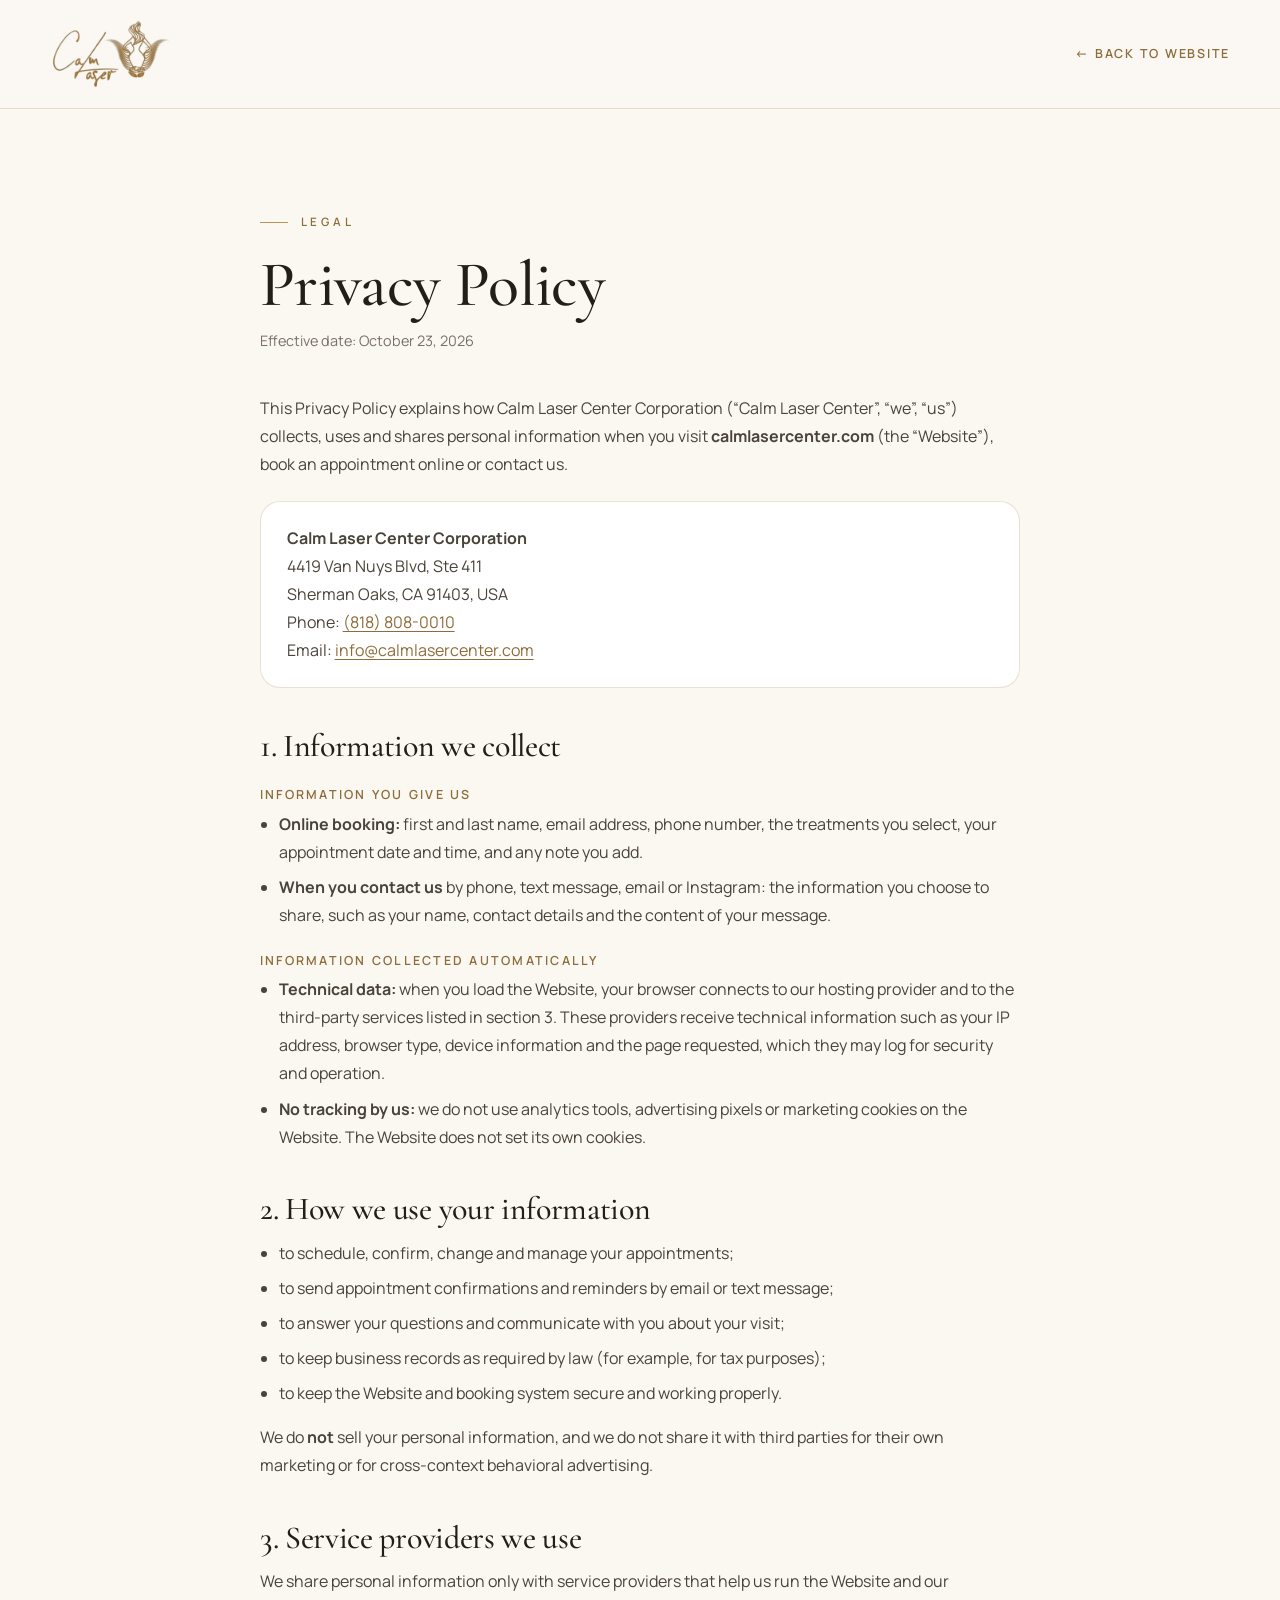
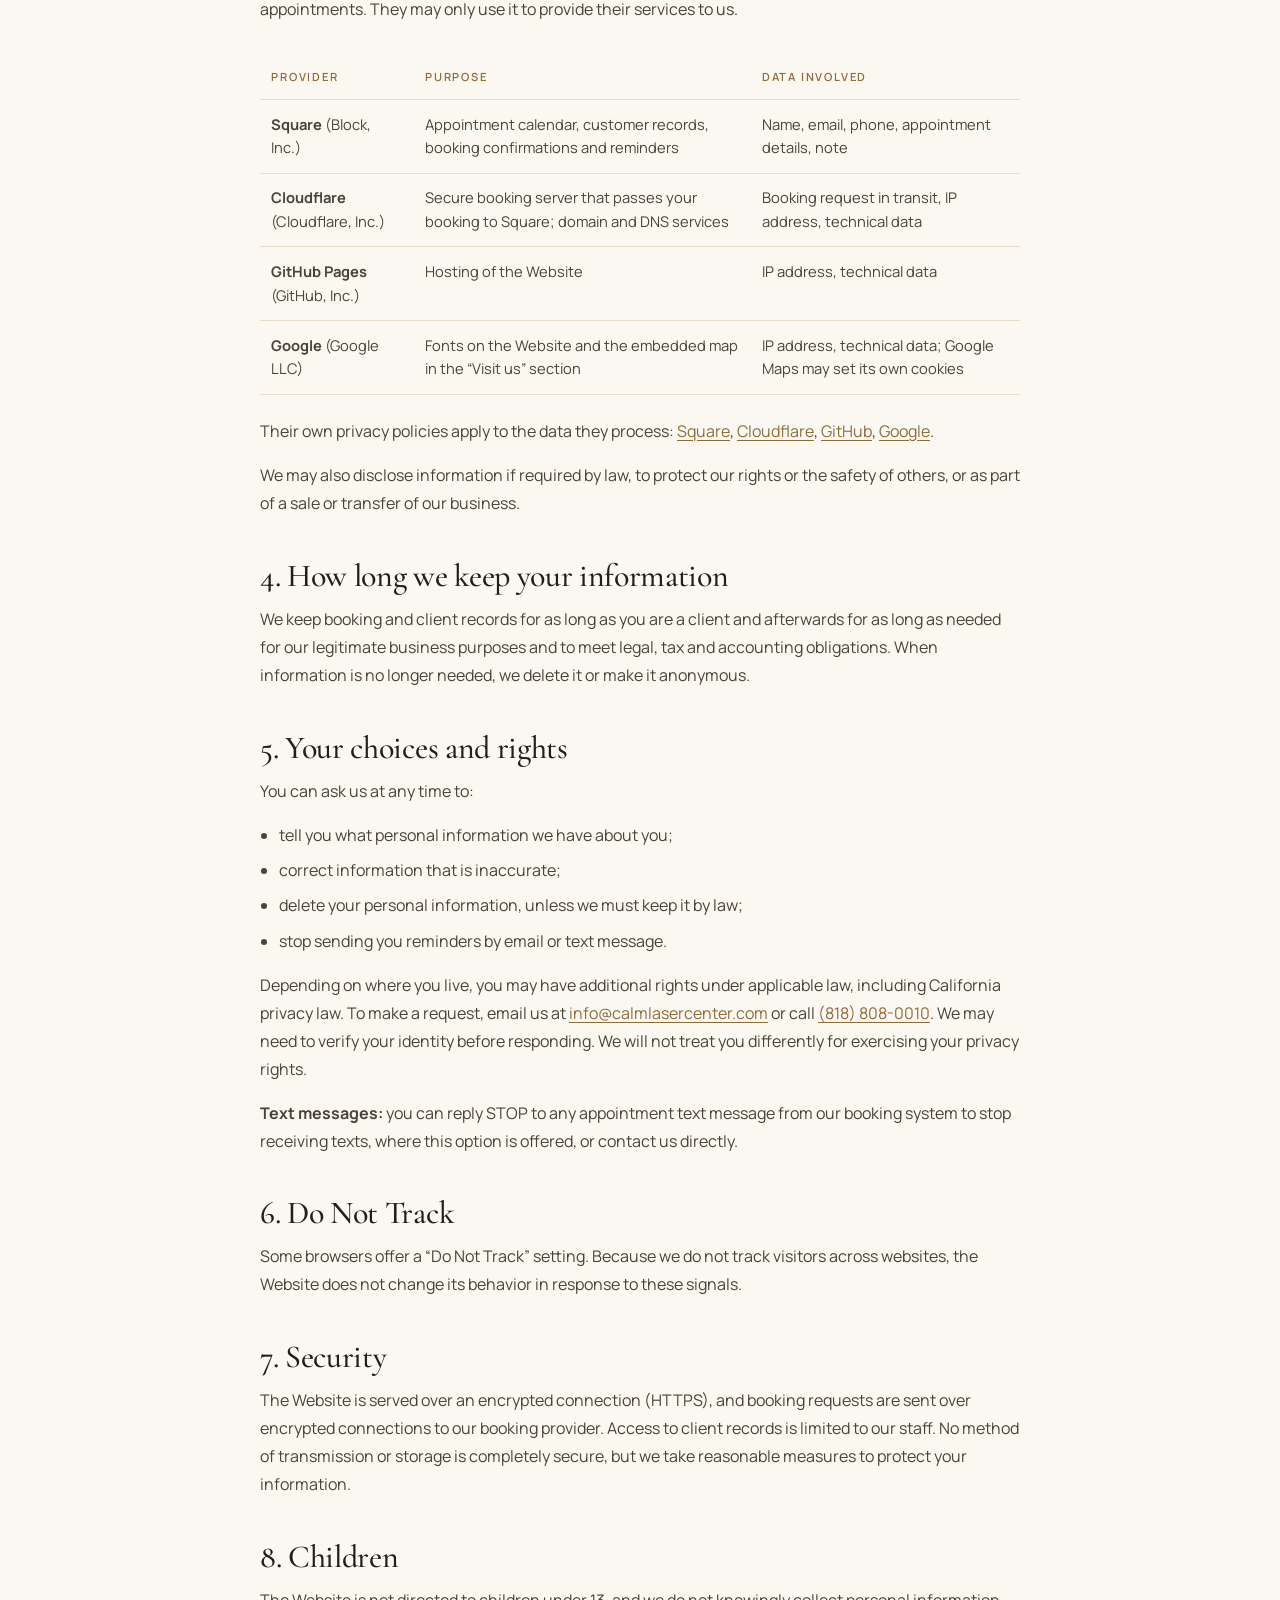
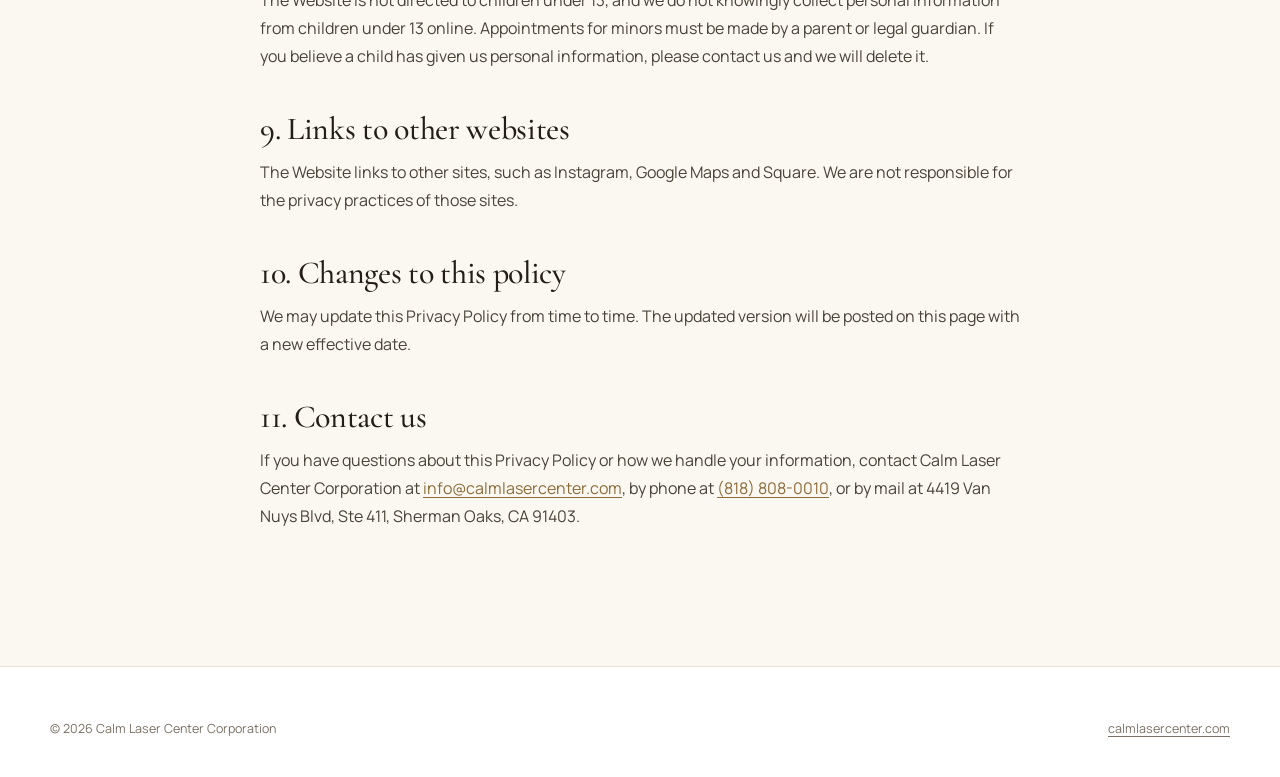
==== commit b33c11f3: "Add files via upload" ====
--- a/privacy.html
+++ b/privacy.html
@@ -58,7 +58,7 @@
       4419 Van Nuys Blvd, Ste 411<br>
       Sherman Oaks, CA 91403, USA<br>
       Phone: <a href="tel:+18188080010">(818) 808-0010</a><br>
-      Email: <a href="mailto:calmlaseraz@gmail.com">calmlaseraz@gmail.com</a></p>
+      Email: <a href="mailto:info@calmlasercenter.com">info@calmlasercenter.com</a></p>
     </div>
 
     <h2>1. Information we collect</h2>
@@ -114,7 +114,7 @@
       <li>delete your personal information, unless we must keep it by law;</li>
       <li>stop sending you reminders by email or text message.</li>
     </ul>
-    <p>Depending on where you live, you may have additional rights under applicable law, including California privacy law. To make a request, email us at <a href="mailto:calmlaseraz@gmail.com">calmlaseraz@gmail.com</a> or call <a href="tel:+18188080010">(818) 808-0010</a>. We may need to verify your identity before responding. We will not treat you differently for exercising your privacy rights.</p>
+    <p>Depending on where you live, you may have additional rights under applicable law, including California privacy law. To make a request, email us at <a href="mailto:info@calmlasercenter.com">info@calmlasercenter.com</a> or call <a href="tel:+18188080010">(818) 808-0010</a>. We may need to verify your identity before responding. We will not treat you differently for exercising your privacy rights.</p>
     <p><b>Text messages:</b> you can reply STOP to any appointment text message from our booking system to stop receiving texts, where this option is offered, or contact us directly.</p>
 
     <h2>6. Do Not Track</h2>
@@ -133,7 +133,7 @@
     <p>We may update this Privacy Policy from time to time. The updated version will be posted on this page with a new effective date.</p>
 
     <h2>11. Contact us</h2>
-    <p>If you have questions about this Privacy Policy or how we handle your information, contact Calm Laser Center Corporation at <a href="mailto:calmlaseraz@gmail.com">calmlaseraz@gmail.com</a>, by phone at <a href="tel:+18188080010">(818) 808-0010</a>, or by mail at 4419 Van Nuys Blvd, Ste 411, Sherman Oaks, CA 91403.</p>
+    <p>If you have questions about this Privacy Policy or how we handle your information, contact Calm Laser Center Corporation at <a href="mailto:info@calmlasercenter.com">info@calmlasercenter.com</a>, by phone at <a href="tel:+18188080010">(818) 808-0010</a>, or by mail at 4419 Van Nuys Blvd, Ste 411, Sherman Oaks, CA 91403.</p>
   </article>
 </main>
 
--- a/assets/styles.css
+++ b/assets/styles.css
@@ -479,3 +479,37 @@
 
 .book-note a,.foot-bottom a{text-decoration:underline;text-underline-offset:3px}
 .foot-bottom a:hover{color:var(--ink)}
+
+.slide--low img{object-position:50% 85%}
+
+/* Technology – Candela GentleLase Pro-U */
+.tech{background:var(--ink);color:var(--ivory);position:relative;overflow:hidden}
+.tech::before{content:"";position:absolute;width:760px;height:760px;border-radius:50%;background:radial-gradient(circle,rgba(184,147,90,.22),transparent 65%);top:-320px;left:-260px;pointer-events:none}
+.tech-grid{display:grid;grid-template-columns:.85fr 1.15fr;gap:clamp(2.4rem,6vw,5rem);align-items:center;position:relative}
+.tech-visual{position:relative;max-width:440px;width:100%;aspect-ratio:576/798;border-radius:28px;overflow:hidden;border:1px solid rgba(230,210,168,.3);box-shadow:0 40px 80px -40px rgba(0,0,0,.7);justify-self:center}
+.tech-visual img{width:100%;height:100%;object-fit:cover;display:block;filter:saturate(.85) sepia(.12) contrast(1.04)}
+.tech-scan{position:absolute;left:0;right:0;height:2px;top:20%;background:linear-gradient(90deg,transparent,var(--gold-light),#fff,var(--gold-light),transparent);box-shadow:0 0 18px 3px rgba(230,210,168,.8);animation:techScan 4.5s var(--ease) infinite}
+@keyframes techScan{0%{top:12%;opacity:0}15%{opacity:1}55%{top:86%;opacity:1}70%{opacity:0}100%{top:12%;opacity:0}}
+.tech-badge{position:absolute;right:16px;bottom:16px;display:inline-flex;align-items:center;gap:.55rem;padding:.6rem 1rem;border-radius:999px;background:rgba(35,30,23,.82);backdrop-filter:blur(8px);-webkit-backdrop-filter:blur(8px);border:1px solid rgba(230,210,168,.35);font-family:var(--serif);font-size:1.3rem;color:var(--gold-light);animation:float 6s ease-in-out infinite}
+.tech-badge i{width:8px;height:8px;border-radius:50%;background:var(--gold);box-shadow:0 0 10px 3px rgba(201,165,106,.6);animation:pulse 2.4s ease-in-out infinite}
+.tech-copy{min-width:0}
+.tech .eyebrow{color:var(--gold-light)}
+.tech h2{margin:1.2rem 0 1.2rem;color:var(--ivory);text-wrap:balance}
+.tech-lead{color:#D9CFBE;max-width:540px;font-size:1.05rem;margin-bottom:2rem}
+.tech-features{list-style:none;display:grid;gap:1.2rem;margin-bottom:2.2rem}
+.tech-features li{display:flex;gap:1rem;align-items:flex-start}
+.tf-icon{flex:none;width:44px;height:44px;border-radius:12px;border:1px solid rgba(230,210,168,.35);display:grid;place-items:center;color:var(--gold-light)}
+.tf-icon svg{width:24px;height:24px}
+.tech-features h3{font-size:1.35rem;color:var(--ivory);margin-bottom:.25rem}
+.tech-features p{color:#C9B997;font-size:.92rem;max-width:480px}
+.tech-specs{display:grid;grid-template-columns:repeat(3,1fr);border:1px solid rgba(230,210,168,.25);border-radius:18px;overflow:hidden;margin-bottom:1.6rem}
+.tech-specs div{padding:1rem 1.1rem;border-right:1px solid rgba(230,210,168,.18);border-bottom:1px solid rgba(230,210,168,.18)}
+.tech-specs div:nth-child(3n){border-right:0}
+.tech-specs div:nth-last-child(-n+3){border-bottom:0}
+.tech-specs dt{font-size:.64rem;letter-spacing:.2em;text-transform:uppercase;color:#C9B997;margin-bottom:.35rem}
+.tech-specs dd{font-family:var(--serif);font-size:1.35rem;color:var(--ivory);font-variant-numeric:tabular-nums}
+.tech-note{font-size:.88rem;color:#C9B997}
+.tech-note a{color:var(--gold-light);text-decoration:underline;text-underline-offset:3px}
+@media (max-width:980px){.tech-grid{grid-template-columns:1fr}.tech-visual{max-width:380px}}
+@media (max-width:600px){.tech-specs{grid-template-columns:repeat(2,1fr)}.tech-specs div:nth-child(3n){border-right:1px solid rgba(230,210,168,.18)}.tech-specs div:nth-child(2n){border-right:0}.tech-specs div:nth-last-child(-n+3){border-bottom:1px solid rgba(230,210,168,.18)}.tech-specs div:nth-last-child(-n+2){border-bottom:0}}
+@media (prefers-reduced-motion:reduce){.tech-scan{display:none}}
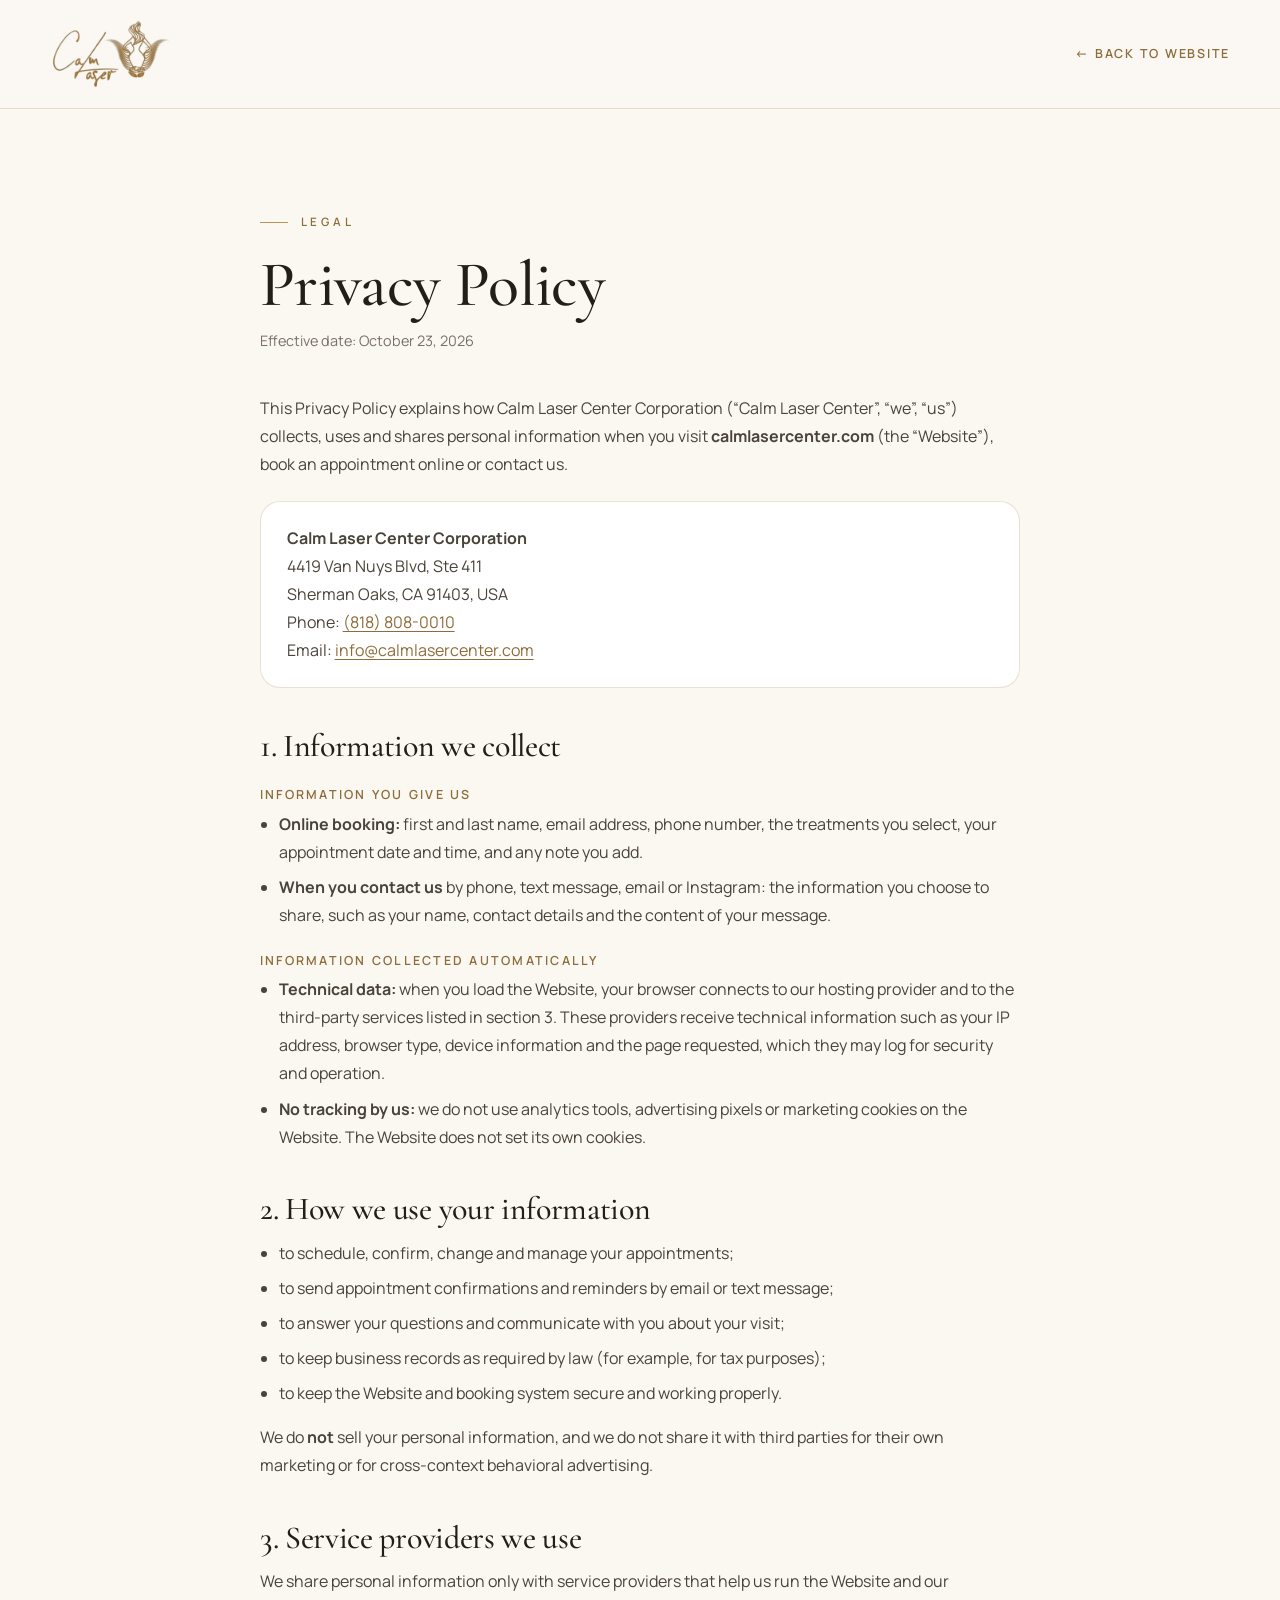
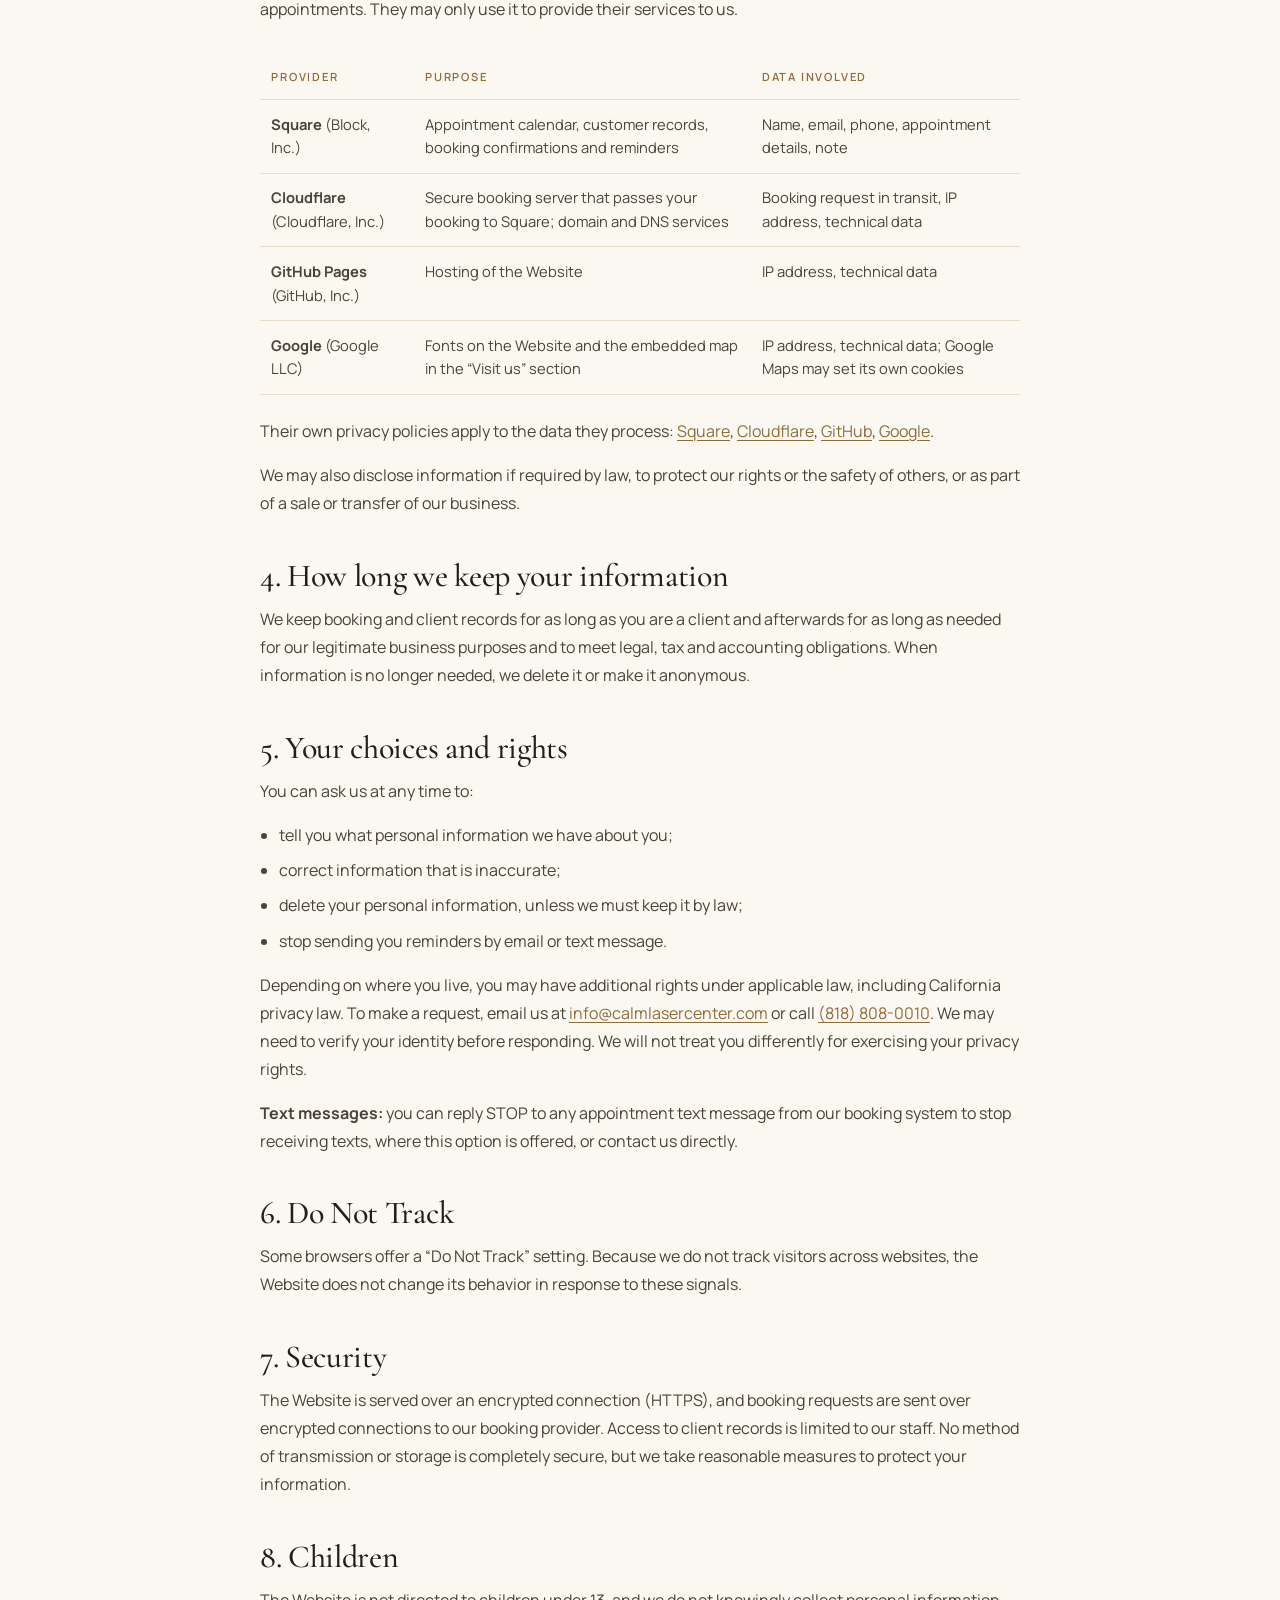
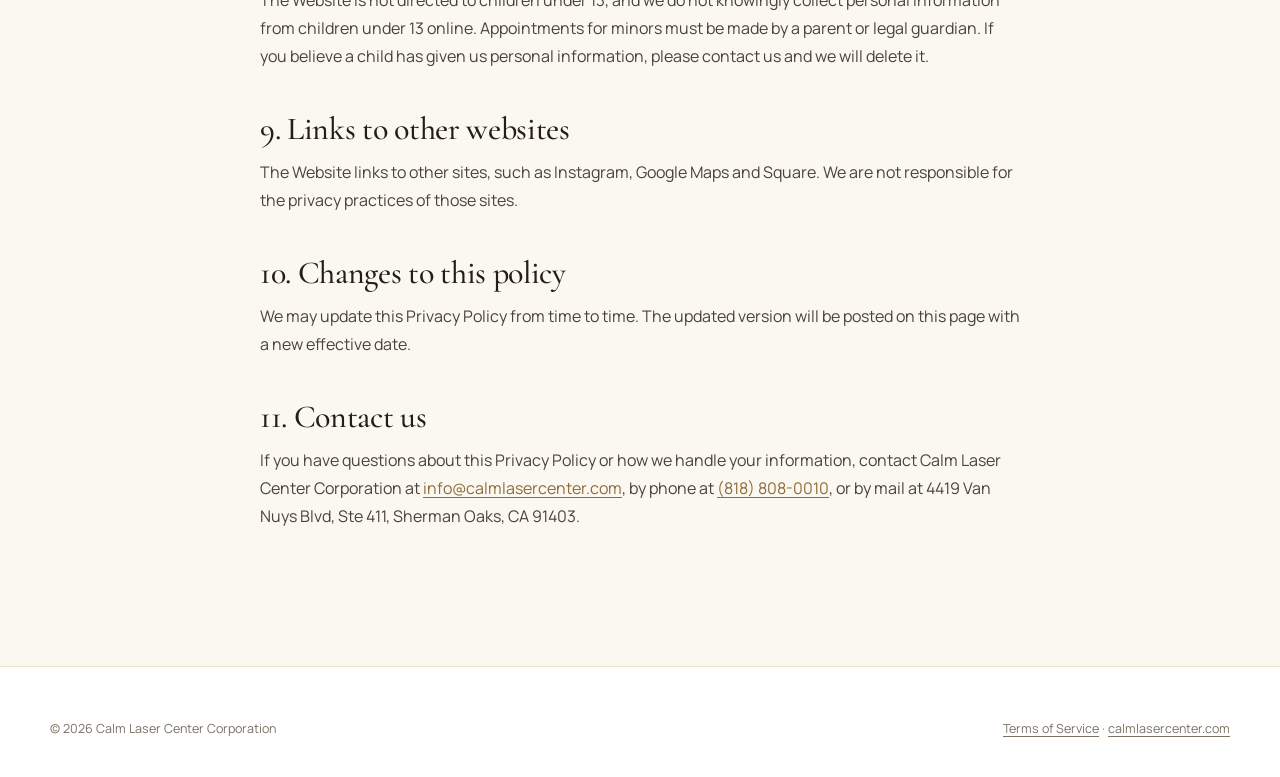
==== commit d4df9349: "Add files via upload" ====
--- a/privacy.html
+++ b/privacy.html
@@ -4,8 +4,8 @@
 <meta charset="utf-8">
 <meta name="viewport" content="width=device-width, initial-scale=1">
 <title>Privacy Policy – Calm Laser Center</title>
-<meta name="robots" content="noindex, nofollow">
 <meta name="description" content="How Calm Laser Center Corporation collects and uses personal information on calmlasercenter.com and for appointment bookings.">
+<link rel="canonical" href="https://calmlasercenter.com/privacy.html">
 <link rel="icon" href="assets/favicon.svg" type="image/svg+xml">
 <link rel="preconnect" href="https://fonts.googleapis.com">
 <link rel="preconnect" href="https://fonts.gstatic.com" crossorigin>
@@ -139,7 +139,7 @@
 
 <footer>
   <div class="wrap">
-    <div class="foot-bottom" style="margin-top:0;border-top:0;padding-top:0"><span>© 2026 Calm Laser Center Corporation</span><a href="./">calmlasercenter.com</a></div>
+    <div class="foot-bottom" style="margin-top:0;border-top:0;padding-top:0"><span>© 2026 Calm Laser Center Corporation</span><span><a href="terms.html">Terms of Service</a> · <a href="./">calmlasercenter.com</a></span></div>
   </div>
 </footer>
 </body>
--- a/assets/styles.css
+++ b/assets/styles.css
@@ -513,3 +513,14 @@
 @media (max-width:980px){.tech-grid{grid-template-columns:1fr}.tech-visual{max-width:380px}}
 @media (max-width:600px){.tech-specs{grid-template-columns:repeat(2,1fr)}.tech-specs div:nth-child(3n){border-right:1px solid rgba(230,210,168,.18)}.tech-specs div:nth-child(2n){border-right:0}.tech-specs div:nth-last-child(-n+3){border-bottom:1px solid rgba(230,210,168,.18)}.tech-specs div:nth-last-child(-n+2){border-bottom:0}}
 @media (prefers-reduced-motion:reduce){.tech-scan{display:none}}
+
+/* Consent checkbox */
+.fields label.consent{flex-direction:row;align-items:flex-start;gap:.8rem;cursor:pointer;margin-top:.3rem}
+.fields label.consent input{position:absolute;opacity:0;pointer-events:none}
+.fields label.consent .consent-box{flex:none;width:22px;height:22px;margin-top:1px;border-radius:7px;border:1.5px solid var(--gold);background:var(--white);display:grid;place-items:center;transition:background .3s}
+.fields label.consent .consent-box::after{content:"";width:10px;height:6px;border-left:2px solid var(--white);border-bottom:2px solid var(--white);transform:rotate(-45deg) translate(1px,-1px) scale(0);transition:transform .3s var(--ease)}
+.fields label.consent input:checked + .consent-box{background:var(--gold-deep);border-color:var(--gold-deep)}
+.fields label.consent input:checked + .consent-box::after{transform:rotate(-45deg) translate(1px,-1px) scale(1)}
+.fields label.consent input:focus-visible + .consent-box{outline:2px solid var(--gold);outline-offset:3px}
+.fields label.consent .consent-text{font-size:.92rem;letter-spacing:0;text-transform:none;font-weight:400;color:var(--ink);line-height:1.5}
+.fields label.consent .consent-text a{color:var(--gold-deep);text-decoration:underline;text-underline-offset:3px}
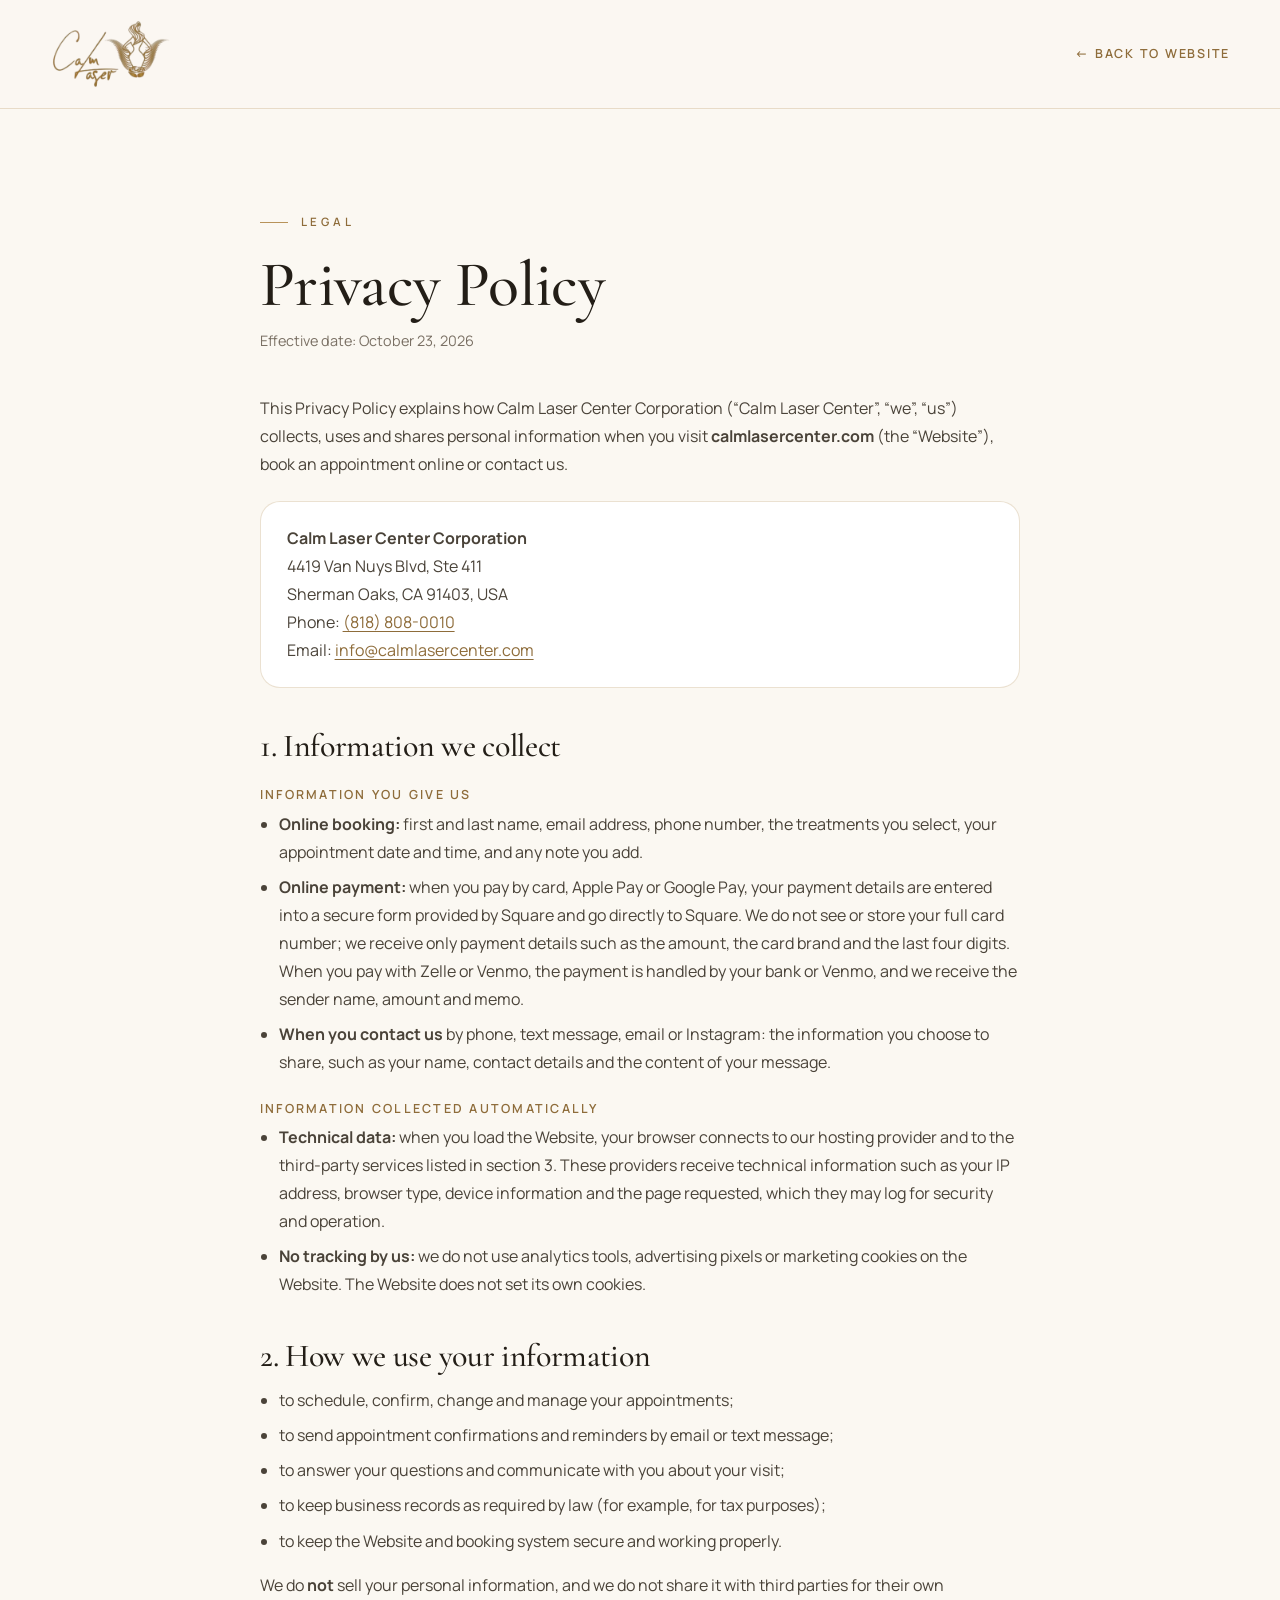
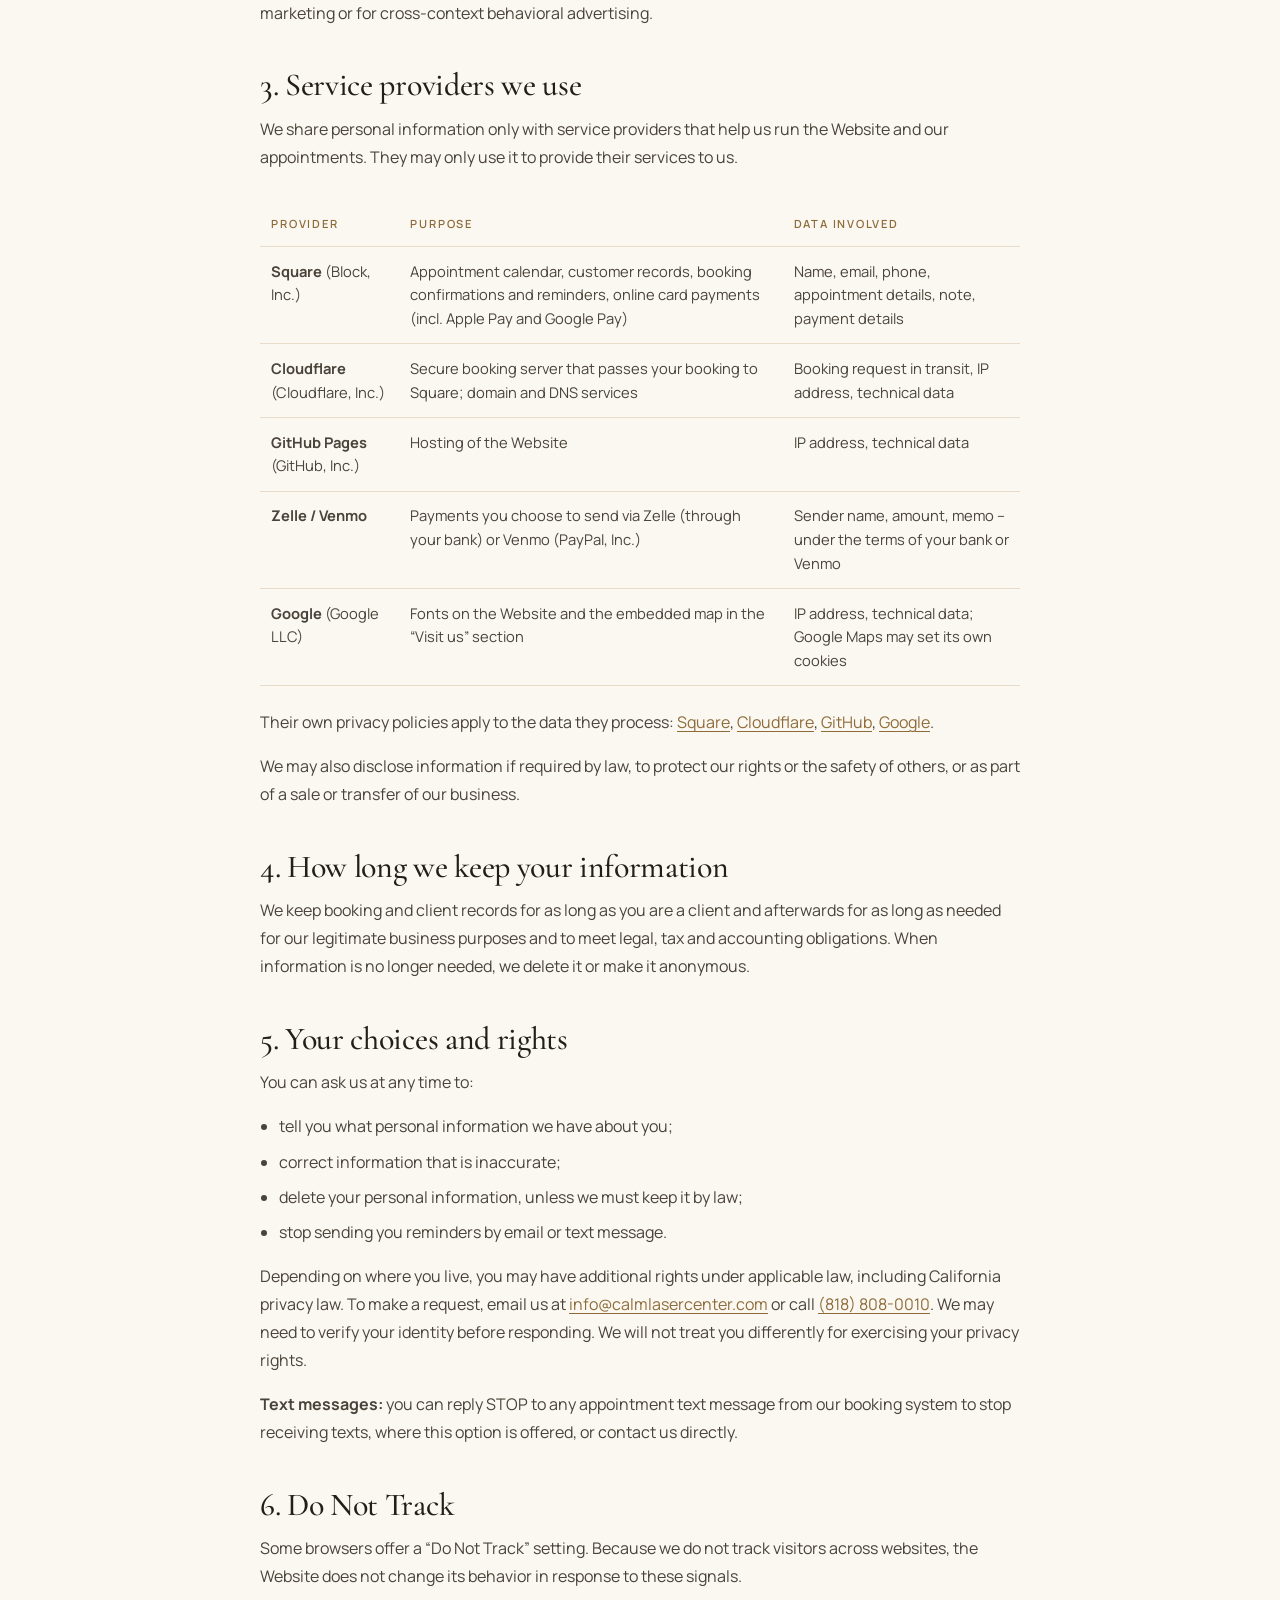
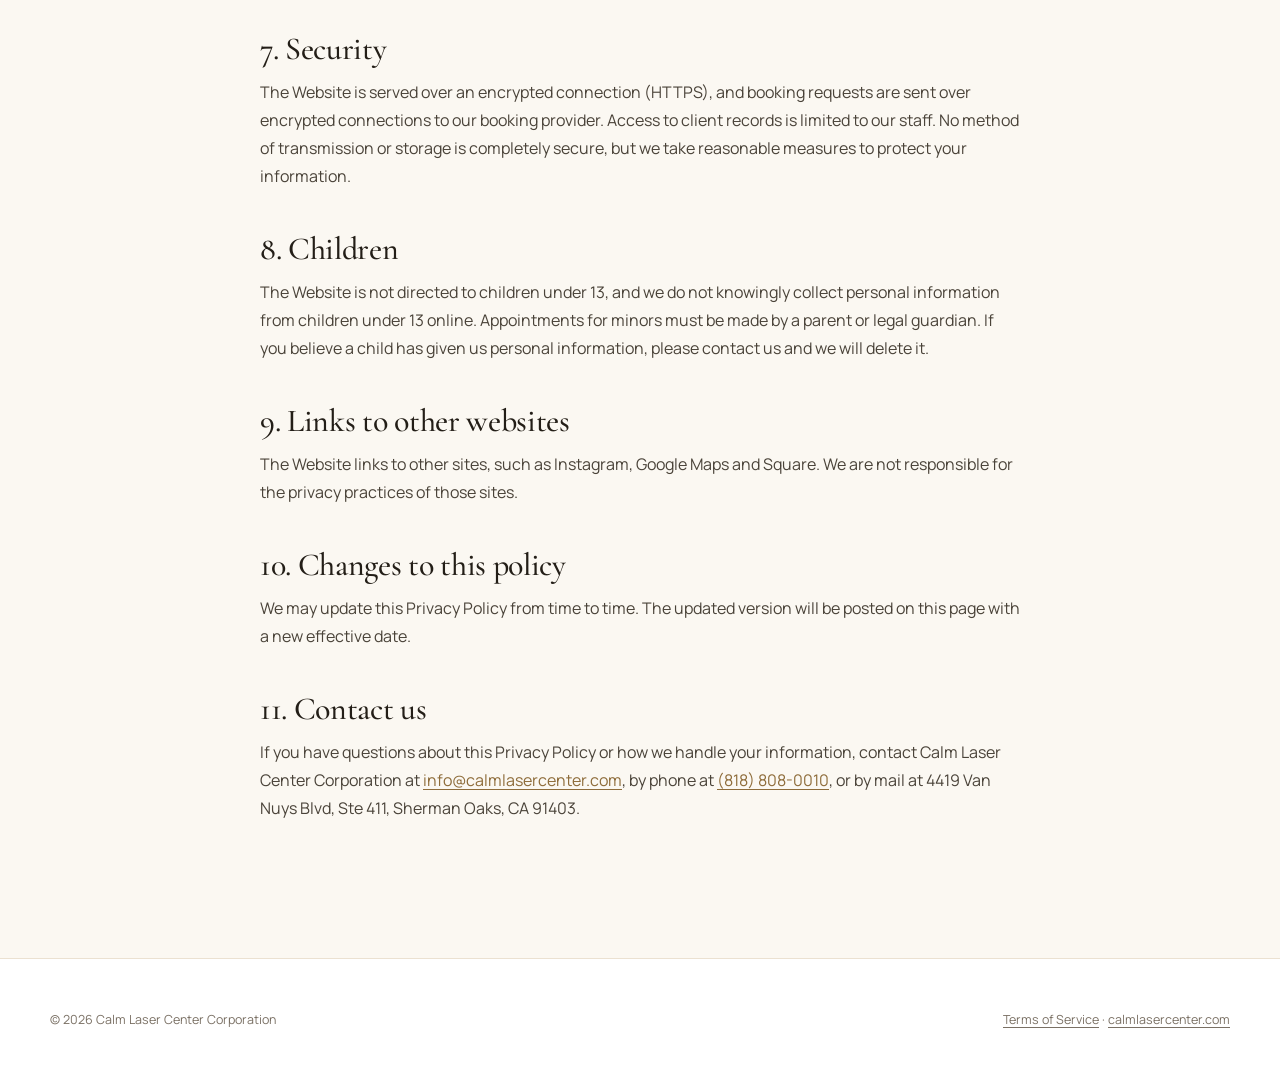
==== commit 8d8ce832: "Add files via upload" ====
--- a/privacy.html
+++ b/privacy.html
@@ -65,6 +65,7 @@
     <h3>Information you give us</h3>
     <ul>
       <li><b>Online booking:</b> first and last name, email address, phone number, the treatments you select, your appointment date and time, and any note you add.</li>
+      <li><b>Online payment:</b> when you pay by card, Apple Pay or Google Pay, your payment details are entered into a secure form provided by Square and go directly to Square. We do not see or store your full card number; we receive only payment details such as the amount, the card brand and the last four digits. When you pay with Zelle or Venmo, the payment is handled by your bank or Venmo, and we receive the sender name, amount and memo.</li>
       <li><b>When you contact us</b> by phone, text message, email or Instagram: the information you choose to share, such as your name, contact details and the content of your message.</li>
     </ul>
     <h3>Information collected automatically</h3>
@@ -89,9 +90,10 @@
       <table>
         <thead><tr><th>Provider</th><th>Purpose</th><th>Data involved</th></tr></thead>
         <tbody>
-          <tr><td><b>Square</b> (Block, Inc.)</td><td>Appointment calendar, customer records, booking confirmations and reminders</td><td>Name, email, phone, appointment details, note</td></tr>
+          <tr><td><b>Square</b> (Block, Inc.)</td><td>Appointment calendar, customer records, booking confirmations and reminders, online card payments (incl. Apple Pay and Google Pay)</td><td>Name, email, phone, appointment details, note, payment details</td></tr>
           <tr><td><b>Cloudflare</b> (Cloudflare, Inc.)</td><td>Secure booking server that passes your booking to Square; domain and DNS services</td><td>Booking request in transit, IP address, technical data</td></tr>
           <tr><td><b>GitHub Pages</b> (GitHub, Inc.)</td><td>Hosting of the Website</td><td>IP address, technical data</td></tr>
+          <tr><td><b>Zelle / Venmo</b></td><td>Payments you choose to send via Zelle (through your bank) or Venmo (PayPal, Inc.)</td><td>Sender name, amount, memo – under the terms of your bank or Venmo</td></tr>
           <tr><td><b>Google</b> (Google LLC)</td><td>Fonts on the Website and the embedded map in the “Visit us” section</td><td>IP address, technical data; Google Maps may set its own cookies</td></tr>
         </tbody>
       </table>
--- a/assets/styles.css
+++ b/assets/styles.css
@@ -524,3 +524,45 @@
 .fields label.consent input:focus-visible + .consent-box{outline:2px solid var(--gold);outline-offset:3px}
 .fields label.consent .consent-text{font-size:.92rem;letter-spacing:0;text-transform:none;font-weight:400;color:var(--ink);line-height:1.5}
 .fields label.consent .consent-text a{color:var(--gold-deep);text-decoration:underline;text-underline-offset:3px}
+
+/* Mobile menu starts below the logo bar */
+.mobile-menu{justify-content:flex-start;padding-top:210px;padding-bottom:40px;gap:.4rem;overflow-y:auto}
+.mobile-menu a{font-size:clamp(2rem,6vw,2.6rem);line-height:1.25}
+body.menu-open{overflow:hidden}
+@media (max-width:600px){.mobile-menu{padding-top:150px}}
+
+/* Payment step */
+.pay-methods{display:grid;grid-template-columns:repeat(3,1fr);gap:.7rem;margin-bottom:1.2rem}
+.pay-m{font:inherit;font-family:var(--serif);font-size:1.35rem;color:var(--ink);text-align:left;padding:.9rem 1.1rem;border-radius:16px;border:1px solid var(--line);background:var(--white);cursor:pointer;display:flex;flex-direction:column;gap:.15rem;transition:border-color .3s,box-shadow .3s,transform .3s var(--ease)}
+.pay-m small{font-family:var(--sans);font-size:.72rem;color:var(--muted);letter-spacing:.02em}
+.pay-m:hover{border-color:var(--gold);transform:translateY(-2px)}
+.pay-m.on{border-color:var(--gold);box-shadow:0 0 0 4px rgba(184,147,90,.15);background:linear-gradient(180deg,#fff,rgba(230,210,168,.18))}
+.pay-m[hidden]{display:none}
+.pay-panel{border:1px solid var(--line);border-radius:20px;background:var(--white);padding:1.3rem 1.3rem 1.1rem;animation:fade .6s var(--ease) both}
+.pay-panel p{font-size:.92rem;color:#4A4339;line-height:1.65;margin:0 0 .6rem}
+.pay-panel p:last-child{margin-bottom:0}
+.pay-warn{color:#8A3B30!important}
+.wallets{display:grid;gap:.7rem}
+.wallets>[hidden]{display:none}
+.apple-pay-btn{display:block;height:48px;border-radius:12px;cursor:pointer;-webkit-appearance:-apple-pay-button;-apple-pay-button-type:plain;-apple-pay-button-style:black}
+.gpay-box{min-height:48px}
+.wallets.off{opacity:.45}
+.pay-or{display:flex;align-items:center;gap:.8rem;margin:1rem 0 .6rem;font-size:.7rem;letter-spacing:.16em;text-transform:uppercase;color:var(--muted)}
+.pay-or::before,.pay-or::after{content:"";flex:1;height:1px;background:var(--line)}
+.card-box{min-height:90px}
+.pay-secure{display:flex;align-items:flex-start;gap:.5rem;font-size:.78rem!important;color:var(--muted)!important;margin-top:.2rem!important}
+.pay-secure svg{width:15px;height:15px;flex:none;margin-top:2px;fill:none;stroke:var(--gold-deep);stroke-width:1.6}
+.done-pay{max-width:520px;margin:1.2rem auto .4rem;text-align:left;border:1px solid var(--line);border-radius:20px;background:var(--white);padding:1.3rem 1.4rem}
+.done-pay h4{font-family:var(--serif);font-size:1.5rem;font-weight:500;margin:0 0 .7rem}
+.done-pay p{font-size:.92rem;color:#4A4339;line-height:1.6;margin:.6rem 0 0}
+.done-pay .pay-row{display:flex;align-items:center;justify-content:space-between;gap:1rem;padding:.65rem 0;border-top:1px solid var(--line)}
+.done-pay .pay-row span{font-size:.7rem;letter-spacing:.14em;text-transform:uppercase;color:var(--muted);font-weight:600}
+.done-pay .pay-row b{font-size:1.02rem;color:var(--ink);margin-left:auto}
+.copy-btn{font:inherit;font-size:.72rem;font-weight:600;letter-spacing:.08em;text-transform:uppercase;color:var(--gold-deep);background:none;border:1px solid var(--line);border-radius:999px;padding:.35rem .8rem;cursor:pointer}
+.copy-btn:hover{border-color:var(--gold)}
+.done-pay.paid{text-align:center}
+.done-pay.paid a{color:var(--gold-deep);text-decoration:underline;text-underline-offset:3px}
+@media (max-width:600px){.pay-methods{grid-template-columns:1fr}.pay-m{flex-direction:row;align-items:baseline;justify-content:space-between}}
+.done-pay .pay-row b{white-space:nowrap}
+#bkDone{scroll-margin-top:150px}
+@media (max-width:600px){#bkDone{scroll-margin-top:100px}.done-pay .pay-row{gap:.6rem}}
